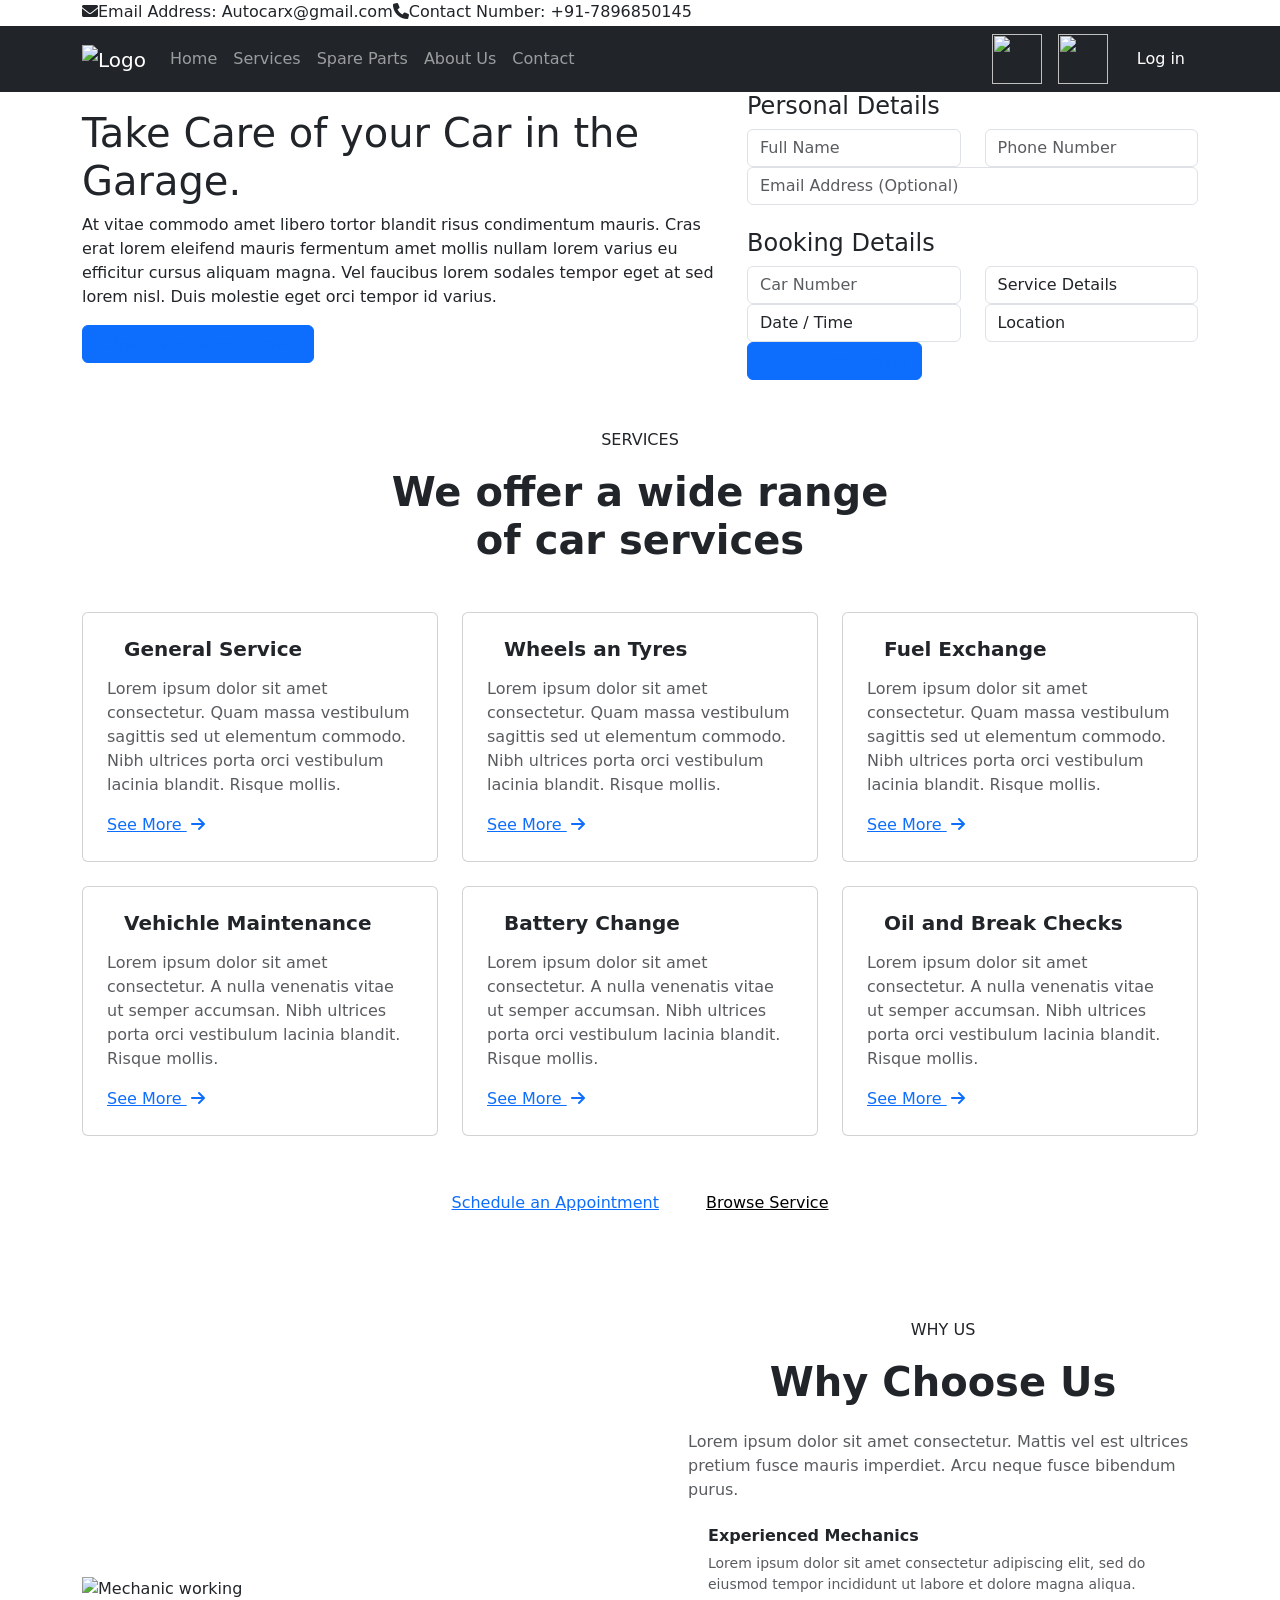
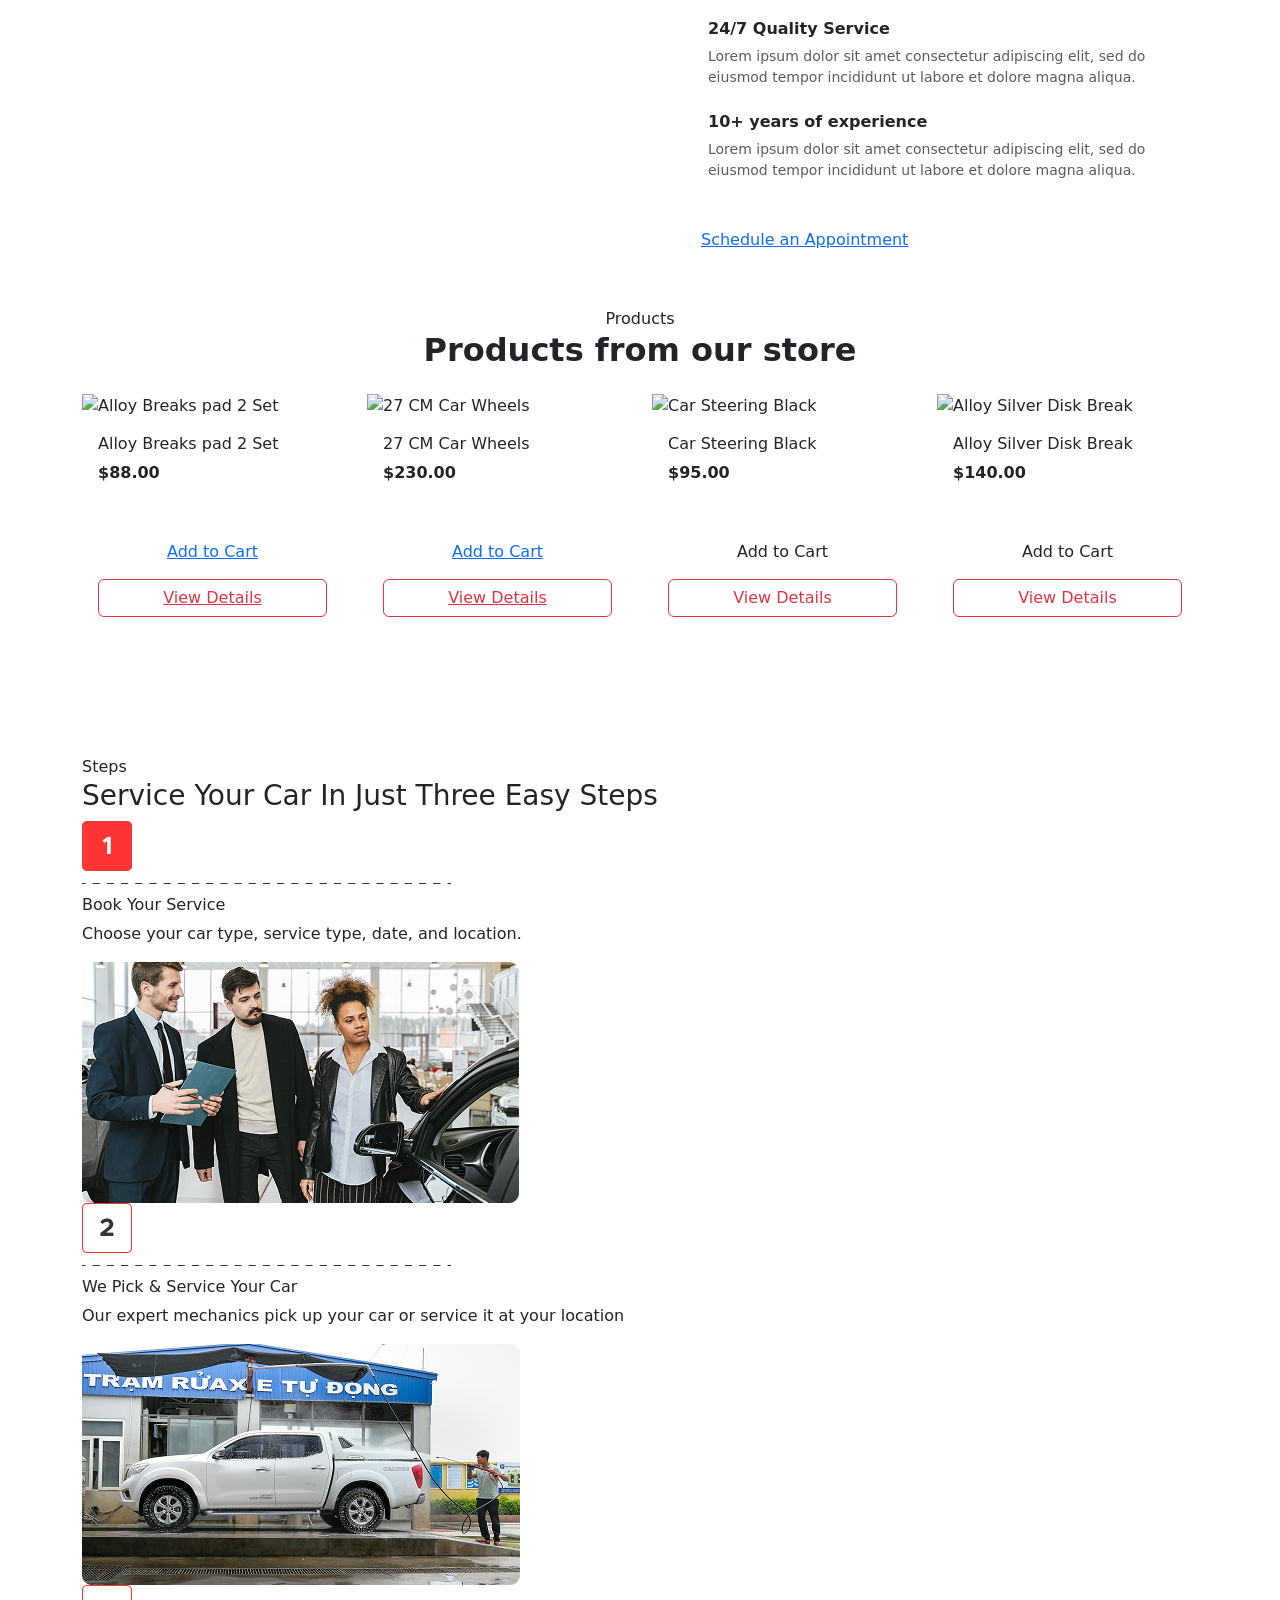
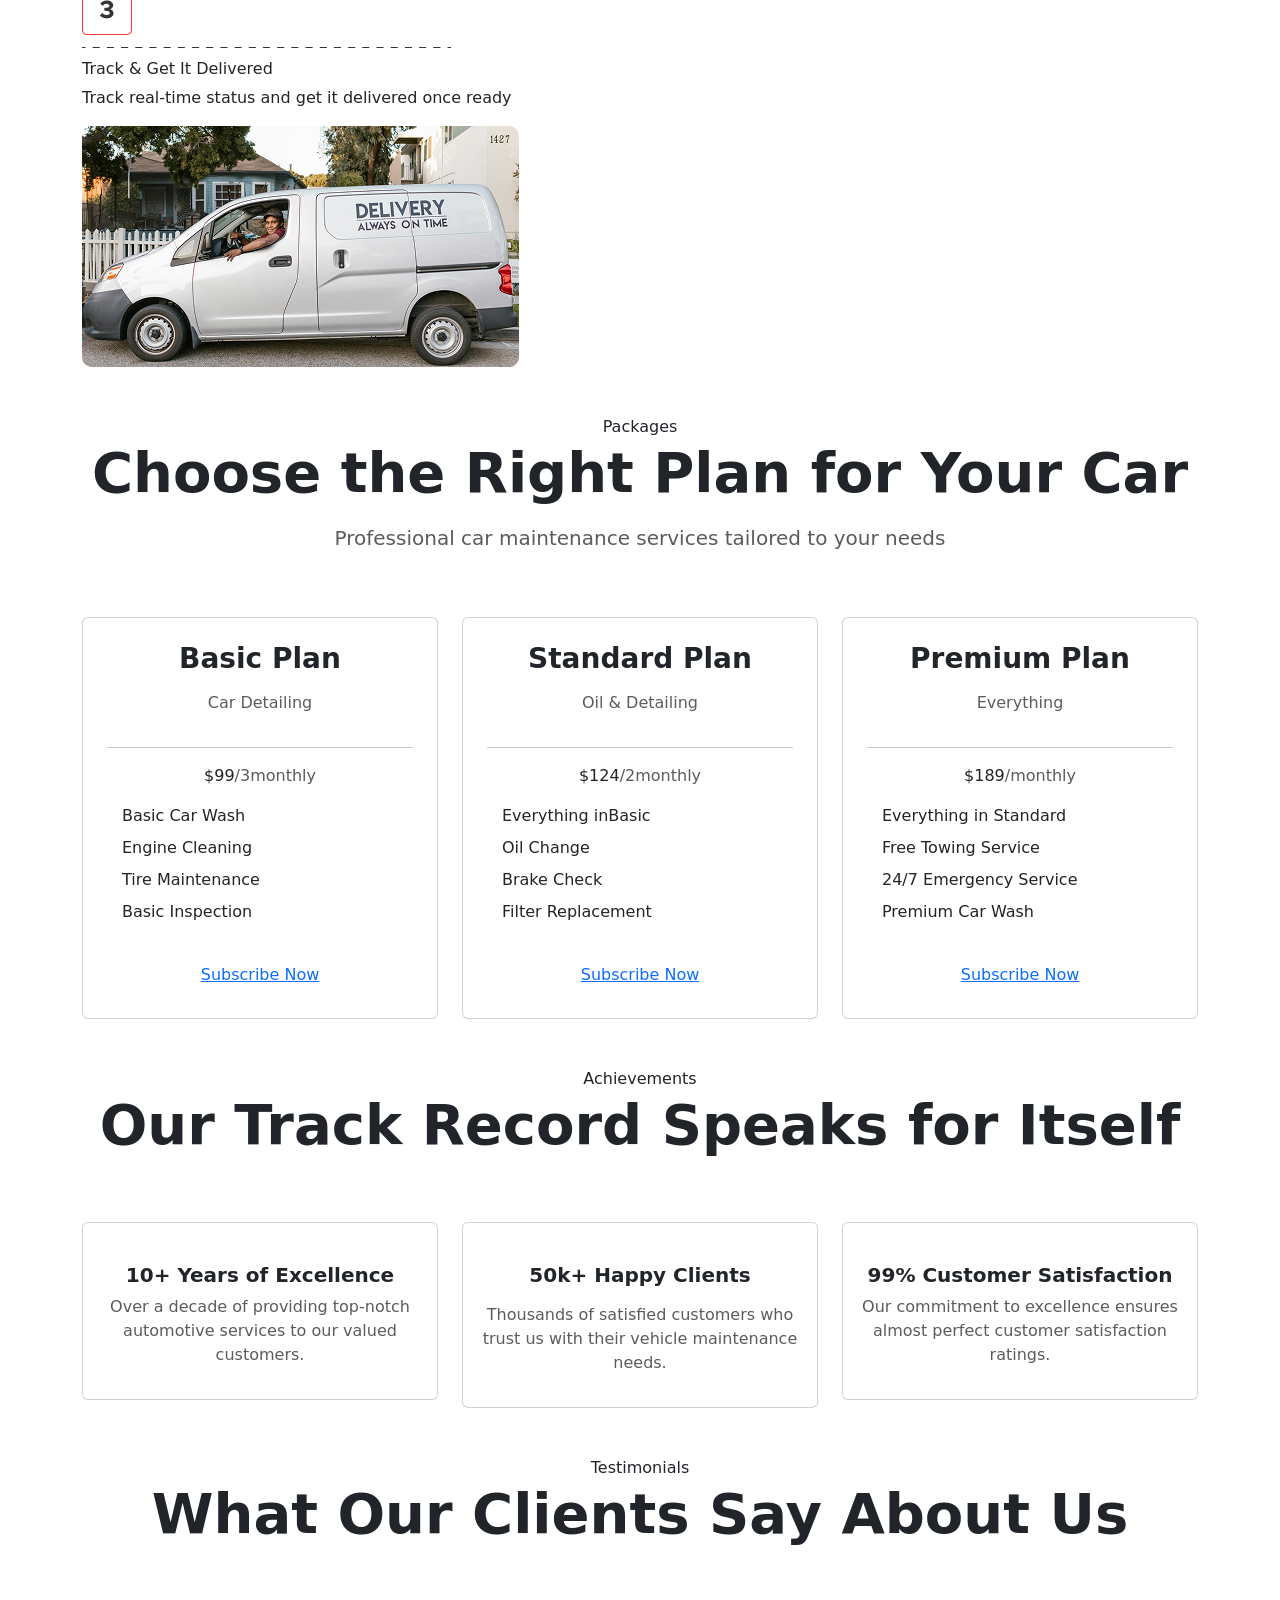
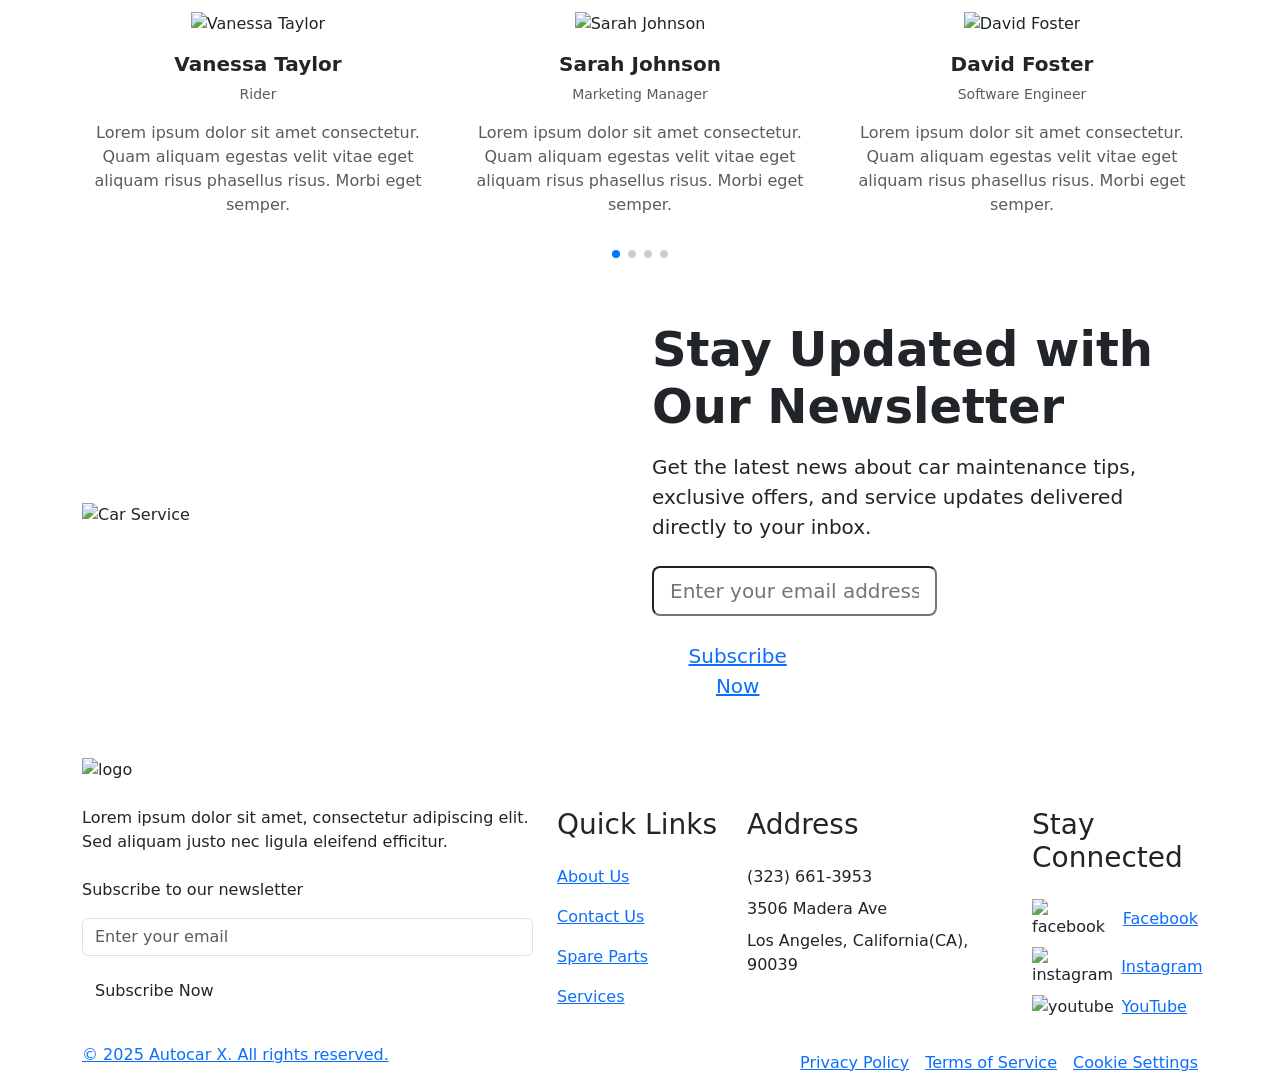
==== index.html @ 0bb95021 "Added full project files" ====
<!DOCTYPE html>
<html lang="en">

<head>
    <meta charset="UTF-8">
    <meta name="viewport" content="width=device-width, initial-scale=1.0">
    <title>Home</title>
    <link href="https://cdnjs.cloudflare.com/ajax/libs/bootstrap/5.3.0/css/bootstrap.min.css" rel="stylesheet">
    <link href="https://cdnjs.cloudflare.com/ajax/libs/font-awesome/6.0.0/css/all.min.css" rel="stylesheet">
    <link rel="stylesheet" href="https://unpkg.com/swiper/swiper-bundle.min.css" />
    <script src="https://unpkg.com/swiper/swiper-bundle.min.js"></script>
    <link rel="stylesheet" href="./CSS/index.css">
</head>

<body>
    <!-- Top Bar -->
    <div class="top-bar">
        <div class="container">
            <div class="row">
                <div class="d-flex flex-3">
                    <span><i class="fas fa-envelope"></i>Email Address: Autocarx@gmail.com</span>
                    <span><i class="fas fa-phone"></i>Contact Number: +91-7896850145</span>
                    <div class="dropdown">
                        <button class="btn btn-link text-decoration-none p-0 text-dark" type="button"
                            data-bs-toggle="dropdown" aria-expanded="false">
                            <span class="ms-3 loc" style="color: white;">
                                <i class="fa-solid fa-location-crosshairs"></i>
                                Location: Los Angeles
                                <i class="fa-solid fa-chevron-down ms-2"></i>
                            </span>
                        </button>
                        <ul class="dropdown-menu">
                            <li><a class="dropdown-item" href="#"><i class="fa-solid fa-location-dot me-2"></i>New
                                    York</a></li>
                            <li><a class="dropdown-item active" href="#"><i
                                        class="fa-solid fa-location-dot me-2"></i>Los Angeles</a></li>
                            <li><a class="dropdown-item" href="#"><i
                                        class="fa-solid fa-location-dot me-2"></i>Chicago</a></li>
                            <li><a class="dropdown-item" href="#"><i
                                        class="fa-solid fa-location-dot me-2"></i>Houston</a></li>
                            <li><a class="dropdown-item" href="#"><i
                                        class="fa-solid fa-location-dot me-2"></i>Phoenix</a></li>
                            <li><a class="dropdown-item" href="#"><i
                                        class="fa-solid fa-location-dot me-2"></i>Philadelphia</a></li>
                            <li><a class="dropdown-item" href="#"><i class="fa-solid fa-location-dot me-2"></i>San
                                    Antonio</a></li>
                            <li><a class="dropdown-item" href="#"><i class="fa-solid fa-location-dot me-2"></i>San
                                    Diego</a></li>
                            <li><a class="dropdown-item" href="#"><i
                                        class="fa-solid fa-location-dot me-2"></i>Dallas</a></li>
                            <li><a class="dropdown-item" href="#"><i class="fa-solid fa-location-dot me-2"></i>San
                                    Jose</a></li>
                        </ul>
                    </div>
                </div>
            </div>
        </div>
    </div>

    <!-- Navigation -->
  <nav class="navbar navbar-expand-lg navbar-dark bg-dark">
    <div class="container">
        <a class="navbar-brand" href="#" onclick="location.reload(); return false;">
    <img src="./Assets/Group 6.png" alt="Logo">
</a>


        <!-- Offcanvas toggler (visible only on mobile/tablet) -->
        <button class="navbar-toggler d-lg-none" type="button" data-bs-toggle="offcanvas"
            data-bs-target="#offcanvasNavbar" aria-controls="offcanvasNavbar">
            <span class="navbar-toggler-icon"></span>
        </button>

        <!-- Desktop Navbar (visible from lg and up) -->
        <div class="collapse navbar-collapse d-none d-lg-flex justify-content-between" id="navbarNav">
            <ul class="navbar-nav">
                <li class="nav-item"><a class="nav-link" href="./index.html">Home</a></li>
                <li class="nav-item"><a class="nav-link" href="./service.html">Services</a></li>
                <li class="nav-item"><a class="nav-link" href="./product.html">Spare Parts</a></li>
                <li class="nav-item"><a class="nav-link" href="./about.html">About Us</a></li>
                <li class="nav-item"><a class="nav-link" href="./contact.html">Contact</a></li>
            </ul>

            <div class="d-flex align-items-center gap-3">
                <a href="#" data-bs-toggle="modal" data-bs-target="#searchModal"><img style="width: 50px; height: 50px;" src="./Assets/Group 8.png" alt=""></a>
                <a href="./cart.html"><img style="width: 50px; height: 50px;" src="./Assets/Group 9.png" alt=""></a>
                <button class="btn btn-login text-white" data-bs-toggle="modal"
                    data-bs-target="#exampleModal">Log in</button>
            </div>
        </div>

        <!-- Offcanvas Navbar (mobile/tablet only) -->
        <div class="offcanvas offcanvas-end text-bg-dark d-lg-none" tabindex="-1" id="offcanvasNavbar"
            aria-labelledby="offcanvasNavbarLabel">
            <div class="offcanvas-header">
                <!-- <h5 class="offcanvas-title" id="offcanvasNavbarLabel">Menu</h5> -->
                <button type="button" class="btn-close btn-close-white" data-bs-dismiss="offcanvas"
                    aria-label="Close"></button>
            </div>
            <div class="offcanvas-body d-flex flex-column justify-content-between">
                <ul class="navbar-nav">
                    <li class="nav-item"><a class="nav-link" href="./index.html">Home</a></li>
                    <li class="nav-item"><a class="nav-link" href="./service.html">Services</a></li>
                    <li class="nav-item"><a class="nav-link" href="./product.html">Spare Parts</a></li>
                    <li class="nav-item"><a class="nav-link" href="./about.html">About Us</a></li>
                    <li class="nav-item"><a class="nav-link" href="./contact.html">Contact</a></li>
                </ul>

                <div class="d-flex align-items-center gap-3 mt-4">
                    <a href="#" data-bs-toggle="modal"
                            data-bs-target="#searchModal"><img style="width: 50px; height: 50px;" src="./Assets/Group 8.png" alt=""></a>
                    <a href="./cart.html"><img style="width: 50px; height: 50px;" src="./Assets/Group 9.png" alt=""></a>
                    <button class="btn btn-login text-white" data-bs-toggle="modal"
                        data-bs-target="#exampleModal">Log in</button>
                </div>
            </div>
        </div>
    </div>
</nav>

    <!-- Login Modal -->

    <div class="modal fade" id="exampleModal" tabindex="-1" aria-labelledby="exampleModalLabel" aria-hidden="true">
        <div class="modal-dialog">
            <div class="modal-content">
                <div class="modal-body">
                    <div class="login-container">
                        <!-- <button class="close-btn" onclick="closeModal()">&times;</button> -->

                        <h2 class="login-title" style="text-align: center;">Log In</h2>
                        <p class="login-subtitle" style="text-align: center;">How to i get started lorem ipsum dolor at?
                        </p>

                        <form>
                            <div class="mb-3">
                                <input type="text" type="submit" class="form-control" placeholder="User Name*" required>
                            </div>

                            <div class="mb-3">
                                <input type="password" type="submit" class="form-control" placeholder="Password*" required>
                            </div>

                            <div class="f-login">
                                <div class="forgot-password" style=" padding-left: 327px;">
                                    <a href="#" onclick="forgotPassword()">Forget Password?</a>
                                </div>

                                <button type="submit" class="modals-btn-login btn btn-social">Log In</button>
                            </div>
                        </form>

                        <div class="divider" style="text-align: center;">Or</div>

                        <div class="f-g-modals">
                            <div class="facebbok-modals">
                                <button class="btn btn-social" onclick="loginWithGoogle()">
                                    <i class="fa-brands fa-google"></i>
                                    Login with Google
                                </button>
                            </div>

                            <div class="facebook-modals">
                                <button class="btn btn-social" onclick="loginWithFacebook()">
                                    <i class="fab fa-facebook-f facebook-icon"></i>
                                    Login with Facebook
                                </button>
                            </div>
                        </div>
                    </div>
                </div>
            </div>
        </div>
    </div>
    <!-- search modal -->
        <div class="modal fade" id="searchModal" tabindex="-1"
            aria-labelledby="searchModalLabel" aria-hidden="true">
            <div class="modal-dialog modal-lg"> <!-- large modal -->
                <div class="modal-content">
                    <div class="modal-header">
                        <!-- <h5 class="modal-title"
                            id="searchModalLabel">Search</h5> -->
                        <button type="button" class="btn-close"
                            data-bs-dismiss="modal" aria-label="Close"></button>
                    </div>
                    <div class="modal-body">
                        <!-- Your search content goes here -->
                        <input type="text" class="form-control"
                            placeholder="Type to search...">
                    </div>
                    <div class="modal-footer">
                        <button type="button" class="btn btn-primary"><a href="">Search</a></button>
                    </div>
                </div>
            </div>
        </div>
    <!-- Hero Section -->
    <section class="hero-section">
        <div class="container">
            <div class="row align-items-center">
                <div class="col-lg-7">
                    <div class="hero-content">
                        <h1>Take Care of your Car in the Garage.</h1>
                        <p>At vitae commodo amet libero tortor blandit risus condimentum mauris. Cras erat lorem
                            eleifend mauris fermentum amet mollis nullam lorem varius eu efficitur cursus aliquam magna.
                            Vel faucibus lorem sodales tempor eget at sed lorem nisl. Duis molestie eget orci tempor id
                            varius.</p>
                        <button class="btn btn-schedule btn-primary"><a href="">Schedule an appointment</a></button>
                    </div>
                </div>

                <div class="col-lg-5">
                    <div class="booking-form">
                        <h4>Personal Details</h4>
                        <div class="row">
                            <div class="col-md-6">
                                <input type="text" class="form-control" placeholder="Full Name">
                            </div>
                            <div class="col-md-6">
                                <input type="text" class="form-control" placeholder="Phone Number">
                            </div>
                        </div>
                        <input type="email"type="submit" class="form-control" placeholder="Email Address (Optional)">

                        <h4 class="mt-4">Booking Details</h4>
                        <div class="row">
                            <div class="col-md-6">
                                <input type="text" type="submit" class="form-control" placeholder="Car Number">
                            </div>
                            <div class="col-md-6">
                                <select class="form-control">
                                    <option>Service Details</option>
                                    <option>Oil Change</option>
                                    <option>Brake Service</option>
                                    <option>Engine Check</option>
                                    <option>Full Service</option>
                                </select>
                            </div>
                        </div>

                        <div class="row">
                            <div class="col-md-6">
                                <select class="form-control">
                                    <option>Date / Time</option>
                                    <option>Today</option>
                                    <option>Tomorrow</option>
                                    <option>Next Week</option>
                                </select>
                            </div>
                            <div class="col-md-6">
                                <select class="form-control">
                                    <option>Location</option>
                                    <option>Los Angeles</option>
                                    <option>New York</option>
                                    <option>Chicago</option>
                                </select>
                            </div>
                        </div>

                        <button class="btn btn-book btn-primary"><a href="">Book Appointment</a></button>
                    </div>
                </div>
            </div>
        </div>
    </section>

    <div class="container py-5">
        <!-- Services Section -->
        <div class="text-center mb-5">
            <p class="section-title">SERVICES</p>
            <h2 class="display-6 fw-bold mb-4">We offer a wide range<br>of car services</h2>
        </div>

        <!-- Service Cards Grid -->
        <div class="row g-4 mb-5">
            <!-- General Service -->
            <div class="col-lg-4 col-md-6">
                <div class="card service-card p-4">
                    <div class="box d-flex align-items-center" style="gap: 17px;">
                        <div class="service-icon">
                            <img class="" src="./Assets/Rectangle 12.png" alt="">
                        </div>
                        <h5 class="fw-bold mb-3">General Service</h5>
                    </div>
                    <p class="text-muted mb-3">Lorem ipsum dolor sit amet consectetur. Quam massa vestibulum sagittis
                        sed ut elementum commodo. Nibh ultrices porta orci vestibulum lacinia blandit. Risque mollis.
                    </p>
                    <a href="#" class="see-more-link">See More <i class="fas fa-arrow-right ms-1"></i></a>
                </div>
            </div>

            <!-- Wheels and Tyres -->
            <div class="col-lg-4 col-md-6">
                <div class="card service-card p-4">
                    <div class="box d-flex align-items-center" style="gap: 17px;">
                        <div class=" service-icon">
                            <img class="" src="./Assets/Rectangle 18.png" alt="">
                        </div>
                        <h5 class="fw-bold mb-3">Wheels an Tyres</h5>
                    </div>
                    <p class="text-muted mb-3">Lorem ipsum dolor sit amet consectetur. Quam massa vestibulum sagittis
                        sed ut elementum commodo. Nibh ultrices porta orci vestibulum lacinia blandit. Risque mollis.
                    </p>
                    <a href="#" class="see-more-link">See More <i class="fas fa-arrow-right ms-1"></i></a>
                </div>
            </div>

            <!-- Fuel Exchange -->
            <div class="col-lg-4 col-md-6">
                <div class="card service-card p-4">
                    <div class="box d-flex align-items-center" style="gap: 17px;">
                        <div class="service-icon">
                            <img class="" src="./Assets/Rectangle 19.png" alt="">
                        </div>
                        <h5 class="fw-bold mb-3">Fuel Exchange</h5>
                    </div>
                    <p class="text-muted mb-3">Lorem ipsum dolor sit amet consectetur. Quam massa vestibulum sagittis
                        sed ut elementum commodo. Nibh ultrices porta orci vestibulum lacinia blandit. Risque mollis.
                    </p>
                    <a href="#" class="see-more-link">See More <i class="fas fa-arrow-right ms-1"></i></a>
                </div>
            </div>

            <!-- Vehichle Maintenance -->
            <div class="col-lg-4 col-md-6">
                <div class="card service-card p-4">
                    <div class="box d-flex align-items-center" style="gap: 17px;">
                        <div class="service-icon">
                            <img class="" src="./Assets/Car.png" alt="">
                        </div>
                        <h5 class="fw-bold mb-3">Vehichle Maintenance</h5>
                    </div>
                    <p class="text-muted mb-3">Lorem ipsum dolor sit amet consectetur. A nulla venenatis vitae ut semper
                        accumsan. Nibh ultrices porta orci vestibulum lacinia blandit. Risque mollis.</p>
                    <a href="#" class="see-more-link">See More <i class="fas fa-arrow-right ms-1"></i></a>
                </div>
            </div>

            <!-- Battery Change -->
            <div class="col-lg-4 col-md-6">
                <div class="card service-card p-4">
                    <div class="box d-flex align-items-center" style="gap: 17px;">
                        <div class="service-icon">
                            <img class="" src="./Assets/Battry.png" alt="">
                        </div>
                        <h5 class="fw-bold mb-3">Battery Change</h5>
                    </div>
                    <p class="text-muted mb-3">Lorem ipsum dolor sit amet consectetur. A nulla venenatis vitae ut semper
                        accumsan. Nibh ultrices porta orci vestibulum lacinia blandit. Risque mollis.</p>
                    <a href="#" class="see-more-link">See More <i class="fas fa-arrow-right ms-1"></i></a>
                </div>
            </div>

            <!-- Oil and Break Checks -->
            <div class="col-lg-4 col-md-6">
                <div class="card service-card p-4">
                    <div class="box d-flex align-items-center" style="gap: 17px;">
                        <div class=" service-icon">
                            <img class="" src="./Assets/oil.png" alt="">
                        </div>
                        <h5 class="fw-bold mb-3">Oil and Break Checks</h5>
                    </div>
                    <p class="text-muted mb-3">Lorem ipsum dolor sit amet consectetur. A nulla venenatis vitae ut semper
                        accumsan. Nibh ultrices porta orci vestibulum lacinia blandit. Risque mollis.</p>
                    <a href="#" class="see-more-link">See More <i class="fas fa-arrow-right ms-1"></i></a>
                </div>
            </div>
        </div>

        <!-- Action Buttons -->
        <div class="text-center mb-5">
            <button class="btn btn-primary-custom me-3"><a href="">Schedule an Appointment</a></button>
            <button class="btn btn-outline-custom"><a href="" style="color: black;">Browse Service</a></button>
        </div>
    </div>

    <!-- Why Choose Us Section -->
    <div class="why-choose-section">
        <div class="container">
            <div class="row align-items-center">
                <div class="col-lg-6 mb-4 mb-lg-0">
                    <img src="./Assets/image (1).png" alt="Mechanic working" class="mechanic-image">
                </div>
                <div class="col-lg-6 ps-lg-5">
                    <p class="section-title text-center">WHY US</p>
                    <h2 class="display-6 fw-bold mb-4 text-center">Why Choose Us</h2>
                    <p class="text-muted mb-4">Lorem ipsum dolor sit amet consectetur. Mattis vel est ultrices pretium
                        fusce mauris imperdiet. Arcu neque fusce bibendum purus.</p>

                    <div class="row">
                        <div class="col-12 mb-4">
                            <div class="d-flex align-items-start">
                                <div class="">
                                    <img style="margin-right: 20px;" src="./Assets/1.png" alt="">
                                </div>
                                <div>
                                    <h6 class="fw-bold mb-2">Experienced Mechanics</h6>
                                    <p class="text-muted small mb-0">Lorem ipsum dolor sit amet consectetur adipiscing
                                        elit, sed do eiusmod tempor incididunt ut labore et dolore magna aliqua.</p>
                                </div>
                            </div>
                        </div>

                        <div class="col-12 mb-4">
                            <div class="d-flex align-items-start">
                                <div class="">
                                    <img style="margin-right: 20px;"
                                        src="./Assets/6334885edfc36676b1ff2e79_Quality Service (1) 1.png" alt="">
                                </div>
                                <div>
                                    <h6 class="fw-bold mb-2">24/7 Quality Service</h6>
                                    <p class="text-muted small mb-0">Lorem ipsum dolor sit amet consectetur adipiscing
                                        elit, sed do eiusmod tempor incididunt ut labore et dolore magna aliqua.</p>
                                </div>
                            </div>
                        </div>

                        <div class="col-12 mb-4">
                            <div class="d-flex align-items-start">
                                <div class="">
                                    <img style="margin-right: 20px;" src="./Assets/Svg.png" alt="">
                                </div>
                                <div>
                                    <h6 class="fw-bold mb-2">10+ years of experience</h6>
                                    <p class="text-muted small mb-0">Lorem ipsum dolor sit amet consectetur adipiscing
                                        elit, sed do eiusmod tempor incididunt ut labore et dolore magna aliqua.</p>
                                </div>
                            </div>
                        </div>
                    </div>

                    <button type="submit" class="btn btn-primary-custom mt-3"><a href="">Schedule an Appointment</a></button>
                </div>
            </div>
        </div>
    </div>

    <!-- products -->
    <div class="container my-5">
        <!-- Products Section -->
        <section class="mb-5">
            <div class="text-center mb-4">
                <div class="section-title">Products</div>
                <h2 class="fw-bold">Products from our store</h2>
            </div>

            <div class="row g-4">
                <!-- Product 1 -->
                <div class="col-lg-3 col-md-6">
                    <div class="product-card h-100">
                        <img src="./Assets/unnamed-2-512x313.png" alt="Alloy Breaks pad 2 Set"
                            class="product-image w-100">
                        <div class="card-body p-3">
                            <h6 class="card-title mb-2">Alloy Breaks pad 2 Set</h6>
                            <div class="star">
                                <div class="fw-bold fs-25 mb-3">$88.00</div>
                                <div class="star-rating mb-2">
                                    <img class="small-star" src="./Assets/Star 4.png" alt="">
                                    <img class="small-star" src="./Assets/Star 4.png" alt="">
                                    <img class="small-star" src="./Assets/Star 4.png" alt="">
                                    <img class="small-star" src="./Assets/Star 4.png" alt="">
                                    <img class="small-star" src="./Assets/Star 4.png" alt="">
                                </div>
                            </div>

                            <button class="btn btn-red w-100 mb-2"><a href="">Add to Cart</a></button>
                            <button class="btn custom-red-btn w-100 mb-2 border border-danger  text-danger"><a class="border-danger  text-danger" href="">View
                                Details</a></button>


                        </div>
                    </div>
                </div>

                <!-- Product 2 -->
                <div class="col-lg-3 col-md-6">
                    <div class="product-card h-100">
                        <img src="./Assets/pexels-photo-195635.png" alt="27 CM Car Wheels" class="product-image w-100">
                        <div class="card-body p-3">
                            <h6 class="card-title mb-2">27 CM Car Wheels</h6>
                            <div class="star">
                                <div class="fw-bold fs-25  mb-3">$230.00</div>
                                <div class="star-rating mb-2">
                                    <img class="small-star" src="./Assets/Star 4.png" alt="">
                                    <img class="small-star" src="./Assets/Star 4.png" alt="">
                                    <img class="small-star" src="./Assets/Star 4.png" alt="">
                                    <img class="small-star" src="./Assets/Star 4.png" alt="">
                                    <img class="small-star" src="./Assets/Star 4.png" alt="">
                                </div>
                            </div>

                            <button class="btn btn-red w-100 mb-2"><a href="">Add to Cart</a></button>
                            <button class="btn custom-red-btn w-100 mb-2 border border-danger  text-danger"><a class=" border-danger  text-danger" href="">View
                                Details</a></button>
                        </div>
                    </div>
                </div>

                <!-- Product 3 -->
                <div class="col-lg-3 col-md-6">
                    <div class="product-card h-100">
                        <img src="./Assets/pexels-photo-3689534.png" alt="Car Steering Black"
                            class="product-image w-100">
                        <div class="card-body p-3">
                            <h6 class="card-title mb-2">Car Steering Black</h6>
                            <div class="star">
                                <div class="fw-bold fs-25  mb-3">$95.00</div>
                                <div class="star-rating mb-2">
                                    <img class="small-star" src="./Assets/Star 4.png" alt="">
                                    <img class="small-star" src="./Assets/Star 4.png" alt="">
                                    <img class="small-star" src="./Assets/Star 4.png" alt="">
                                    <img class="small-star" src="./Assets/Star 4.png" alt="">
                                    <img class="small-star" src="./Assets/Star 4.png" alt="">
                                </div>
                            </div>

                            <button class="btn btn-red w-100 mb-2">Add to Cart</button>
                            <button class="btn custom-red-btn w-100 mb-2 border border-danger  text-danger">View
                                Details</button>
                        </div>
                    </div>
                </div>

                <!-- Product 4 -->
                <div class="col-lg-3 col-md-6">
                    <div class="product-card h-100">
                        <img src="./Assets/mechanic-changing-brake-discs-car-service-8869.png"
                            alt="Alloy Silver Disk Break" class="product-image w-100">
                        <div class="card-body p-3">
                            <h6 class="card-title mb-2">Alloy Silver Disk Break</h6>
                            <div class="star">
                                <div class="fw-bold fs-25 mb-3">$140.00</div>
                                <div class="star-rating mb-2">
                                    <img class="small-star" src="./Assets/Star 4.png" alt="">
                                    <img class="small-star" src="./Assets/Star 4.png" alt="">
                                    <img class="small-star" src="./Assets/Star 4.png" alt="">
                                    <img class="small-star" src="./Assets/Star 4.png" alt="">
                                    <img class="small-star" src="./Assets/Star 4.png" alt="">
                                </div>
                            </div>

                            <button class="btn btn-red w-100 mb-2">Add to Cart</button>
                            <button class="btn custom-red-btn w-100 mb-2 border border-danger  text-danger">View
                                Details</button>
                        </div>
                    </div>
                </div>
            </div>

            <!-- Checkout Button -->
            <div class="text-center mt-4">
                <button class="btn btn-red px-4 py-2"><a style="color: white; text-decoration: none;"
                        href="./product.html">Checkout Our All
                        Product</a></button>
            </div>
        </section>
    </div>
    <!-- stpes -->

    <section class="service-steps">
        <div class="container">
            <div class="service-steps-top">
                <span>Steps</span>
                <h3>Service Your Car In Just Three Easy Steps</h3>
            </div>
            <div class="row service-steps-content">
                <div class="column-third">
                    <div class="service-steps-main-content">
                        <div class="service-steps-top-content">
                            <div class="service-steps-img">
                                <img src="./assets/1 (3).png" alt="Step 1 Icon">
                            </div>
                            <div class="service-steps-line">
                                <img src="./assets/line 6.png" alt="Line">
                            </div>
                        </div>
                        <div class="steps-flex">
                            <div class="service-steps-middle-content">
                                <h6>Book Your Service</h6>
                                <p>Choose your car type, service type, date, and location.</p>
                            </div>
                            <div class="service-bottom-img">
                                <img src="./assets/image (12).png" alt="Book Service">
                            </div>
                        </div>
                    </div>
                </div>
                <div class="column-third">
                    <div class="service-steps-main-content">
                        <div class="service-steps-top-content">
                            <div class="service-steps-img">
                                <img src="./assets/2.png" alt="Step 2 Icon">
                            </div>
                            <div class="service-steps-line">
                                <img src="./assets/line 6.png" alt="Line">
                            </div>
                        </div>

                        <div class="steps-flex">
                            <div class="service-steps-middle-content">
                                <h6>We Pick & Service Your Car</h6>
                                <p>Our expert mechanics pick up your car or service it at your location</p>
                            </div>
                            <div class="service-bottom-img">
                                <img src="./assets/image (13).png" alt="Service Car">
                            </div>
                        </div>

                    </div>
                </div>
                <div class="column-third">
                    <div class="service-steps-main-content">
                        <div class="service-steps-top-content">
                            <div class="service-steps-img">
                                <img src="./assets/3.png" alt="Step 3 Icon">
                            </div>
                            <div class="service-steps-line">
                                <img src="./assets/line 6.png" alt="Line">
                            </div>
                        </div>
                        <div class="steps-flex">
                            <div class="service-steps-middle-content">
                                <h6>Track & Get It Delivered</h6>
                                <p>Track real-time status and get it delivered once ready</p>
                            </div>
                            <div class="service-bottom-img">
                                <img src="./assets/image (14).png" alt="Track Delivery">
                            </div>
                        </div>
                    </div>
                </div>
            </div>
        </div>
    </section>


    <!-- Pricing Section -->
    <section class="py-5 ">
        <div class="container">
            <div class="row">
                <div class="col-12 text-center mb-5">
                    <div class="section-label">Packages</div>
                    <h2 class="display-4 fw-bold mb-3">Choose the Right Plan for Your Car</h2>
                    <p class="lead text-muted">Professional car maintenance services tailored to your needs</p>
                </div>
            </div>

            <div class="row g-4 justify-content-center">
                <!-- Basic Plan -->
                <div class="col-lg-4 col-md-6 custom-box">
                    <div class="card pricing-card h-100">
                        <div class="card-body d-flex flex-column justify-content-between p-4 ">
                            <div class="plan-header">
                                <h3 class="card-title fw-bold mb-3 text-center">Basic Plan</h3>
                                <p class="text-muted text-center">Car Detailing</p>
                            </div>
                            <hr>
                            <div class="price mb-3 text-center">$99<span class="fs-6 text-muted">/3monthly</span></div>

                            <ul class="list-unstyled mb-4">
                                <li class="mb-2"><img style="padding-right: 15px;"
                                        src="./Assets/simple-line-icons_check.png" alt="">Basic Car Wash</li>
                                <li class="mb-2"><img style="padding-right: 15px;"
                                        src="./Assets/simple-line-icons_check.png" alt="">Engine Cleaning</li>
                                <li class="mb-2"><img style="padding-right: 15px;"
                                        src="./Assets/simple-line-icons_check.png" alt="">Tire Maintenance</li>
                                <li class="mb-2"><img style="padding-right: 15px;"
                                        src="./Assets/simple-line-icons_check.png" alt="">Basic Inspection
                                </li>
                            </ul>

                            <button class="btn btn-red w-100"><a href="">Subscribe Now</a></button>
                        </div>
                    </div>
                </div>

                <!-- Standard Plan -->
                <div class="col-lg-4 col-md-6">
                    <div class="card pricing-card h-100">
                        <div class="card-body d-flex flex-column justify-content-between p-4 ">
                            <h3 class="card-title fw-bold mb-3 text-center">Standard Plan</h3>
                            <p class="text-muted text-center">Oil & Detailing</p>
                            <hr>
                            <div class="price mb-3 text-center">$124<span class="fs-6 text-muted">/2monthly</span></div>

                            <ul class="list-unstyled mb-4">
                                <li class="mb-2"><img style="padding-right: 15px;"
                                        src="./Assets/simple-line-icons_check.png" alt="">Everything inBasic</li>
                                <li class="mb-2"><img style="padding-right: 15px;"
                                        src="./Assets/simple-line-icons_check.png" alt="">Oil Change</li>
                                <li class="mb-2"><img style="padding-right: 15px;"
                                        src="./Assets/simple-line-icons_check.png" alt="">Brake Check</li>
                                <li class="mb-2"><img style="padding-right: 15px;"
                                        src="./Assets/simple-line-icons_check.png" alt="">Filter
                                    Replacement</li>
                            </ul>

                            <button class="btn btn-red w-100"><a href="">Subscribe Now</a></button>
                        </div>
                    </div>
                </div>

                <!-- Premium Plan -->
                <div class="col-lg-4 col-md-6">
                    <div class="card pricing-card premium h-100">

                        <div class="card-body d-flex flex-column justify-content-between p-4 ">
                            <h3 class="card-title fw-bold mb-3 text-center">Premium Plan</h3>
                            <p class="text-muted text-center">Everything</p>
                            <hr>
                            <div class="price mb-3 text-center">$189<span class="fs-6 text-muted">/monthly</span></div>

                            <ul class="list-unstyled mb-4">
                                <li class="mb-2"><img style="padding-right: 15px;"
                                        src="./Assets/simple-line-icons_check.png" alt=""></i>Everything
                                    in Standard</li>
                                <li class="mb-2"><img style="padding-right: 15px;"
                                        src="./Assets/simple-line-icons_check.png" alt=""></i>Free Towing
                                    Service</li>
                                <li class="mb-2"><img style="padding-right: 15px;"
                                        src="./Assets/simple-line-icons_check.png" alt=""></i>24/7
                                    Emergency Service </li>
                                <li class="mb-2"><img style="padding-right: 15px;"
                                        src="./Assets/simple-line-icons_check.png" alt=""></i>Premium Car
                                    Wash</li>
                            </ul>

                            <button class="btn btn-red w-100"><a href="">Subscribe Now</a></button>
                        </div>
                    </div>
                </div>
            </div>
        </div>
    </section>

    <!-- Track Record Section -->
    <section class="track-record">
        <div class="container">
            <div class="row  text-center mb-5">
                <div class="col-12">
                    <div class="section-label">Achievements</div>
                    <h2 class="display-4 fw-bold mb-3">Our Track Record Speaks for Itself</h2>
                </div>
            </div>

            <div class="row g-4 track-record2 justify-content-center">
                <div class="col-lg-4 col-md-6">
                    <div class="card w-437 h-217 text-center ">
                        <div class="card-body">
                            <img src="./Assets/line-md_calendar.png" alt="">
                            <div class="exe">

                                <h5 class="fw-bold text-center ">10+ Years of Excellence</h5>
                            </div>
                            <p class="text-muted">Over a decade of providing top-notch automotive services to our valued
                                customers.</p>
                        </div>
                    </div>
                </div>

                <div class="col-lg-4 col-md-6">
                    <div class="card w-437 h-217 text-center ">
                        <div class="card-body">
                            <img src="./Assets/wpf_happy.png" alt="">
                            <div class="exe">

                                <h5 class="fw-bold mb-3">50k+ Happy Clients</h5>
                            </div>
                            <p class="text-muted">Thousands of satisfied customers who trust us with their vehicle
                                maintenance needs.</p>
                        </div>
                    </div>
                </div>

                <div class="col-lg-4 col-md-6">
                    <div class="card w-437 h-217 text-center ">
                        <div class="card-body">
                            <img src="./Assets/ic_outline-star.png" alt="">
                            <div class="exe">

                                <h5 class="fw-bold">99% Customer Satisfaction</h5>
                            </div>
                            <p class="text-muted">Our commitment to excellence ensures almost perfect customer
                                satisfaction ratings.</p>
                        </div>
                    </div>
                </div>
            </div>
        </div>
    </section>

    <!-- Testimonials Section -->
    <section class="py-5">
        <div class="container">
            <div class="row text-center mb-5">
                <div class="col-12">
                    <div class="section-label">Testimonials</div>
                    <h2 class="display-4 fw-bold mb-3">What Our Clients Say About Us</h2>
                </div>
            </div>
            <div class="swiper testimonial-swiper">
                <div class="swiper-wrapper">
                    <div class="swiper-slide">
                        <div class="testimonial-card text-center">
                            <img src="./Assets/Test-1.png" alt="Vanessa Taylor" class="testimonial-img mx-auto mb-3">
                            <h5 class="fw-bold mb-2">Vanessa Taylor</h5>
                            <p class="text-muted small mb-3">Rider</p>
                            <p class="text-muted">Lorem ipsum dolor sit amet consectetur. Quam aliquam egestas velit
                                vitae eget aliquam risus phasellus risus. Morbi eget semper.</p>
                            <div class="stars mb-3">
                                <img src="./Assets/Star 4.png" alt="">
                                <img src="./Assets/Star 4.png" alt="">
                                <img src="./Assets/Star 4.png" alt="">
                                <img src="./Assets/Star 4.png" alt="">
                                <img src="./Assets/Star 4.png" alt="">
                            </div>
                        </div>
                    </div>
                    <div class="swiper-slide">
                        <div class="testimonial-card text-center">
                            <img src="./Assets/test-2.png" alt="Sarah Johnson" class="testimonial-img mx-auto mb-3">
                            <h5 class="fw-bold mb-2">Sarah Johnson</h5>
                            <p class="text-muted small mb-3">Marketing Manager</p>
                            <p class="text-muted">Lorem ipsum dolor sit amet consectetur. Quam aliquam egestas velit
                                vitae eget aliquam risus phasellus risus. Morbi eget semper.</p>
                            <div class="stars mb-3">
                                <img src="./Assets/Star 4.png" alt="">
                                <img src="./Assets/Star 4.png" alt="">
                                <img src="./Assets/Star 4.png" alt="">
                                <img src="./Assets/Star 4.png" alt="">
                                <img src="./Assets/Star 4.png" alt="">
                            </div>
                        </div>
                    </div>
                    <div class="swiper-slide">
                        <div class="testimonial-card text-center">
                            <img src="./Assets/Test-3.png" alt="David Foster" class="testimonial-img mx-auto mb-3">
                            <h5 class="fw-bold mb-2">David Foster</h5>
                            <p class="text-muted small mb-3">Software Engineer</p>
                            <p class="text-muted">Lorem ipsum dolor sit amet consectetur. Quam aliquam egestas velit
                                vitae eget aliquam risus phasellus risus. Morbi eget semper.</p>
                            <div class="stars mb-3">
                                <img src="./Assets/Star 4.png" alt="">
                                <img src="./Assets/Star 4.png" alt="">
                                <img src="./Assets/Star 4.png" alt="">
                                <img src="./Assets/Star 4.png" alt="">
                                <img src="./Assets/Star 4.png" alt="">
                            </div>
                        </div>
                    </div>
                    <div class="swiper-slide">
                        <div class="testimonial-card text-center">
                            <img src="./Assets/Test-4.png" alt="Emily Watson" class="testimonial-img mx-auto mb-3">
                            <h5 class="fw-bold mb-2">Emily Watson</h5>
                            <p class="text-muted small mb-3">Doctor</p>
                            <p class="text-muted">Lorem ipsum dolor sit amet consectetur. Quam aliquam egestas velit
                                vitae eget aliquam risus phasellus risus. Morbi eget semper.</p>
                            <div class="stars mb-3">
                                <img src="./Assets/Star 4.png" alt="">
                                <img src="./Assets/Star 4.png" alt="">
                                <img src="./Assets/Star 4.png" alt="">
                                <img src="./Assets/Star 4.png" alt="">
                                <img src="./Assets/Star 4.png" alt="">
                            </div>
                        </div>
                    </div>

                </div>
                <!-- <div class="swiper-button-prev"></div>
                <div class="swiper-button-next"></div> -->
                <div class="swiper-pagination"></div>
            </div>
        </div>
    </section>

    <!-- Newsletter Section -->
    <section class="newsletter-section">
        <div class="container">
            <div class="row align-items-center">
                <div class="col-lg-6 mb-4 mb-lg-0">
                    <img src="Assets/Mask group (3).png" alt="Car Service" class="newsletter-img">
                </div>
                <div class="col-lg-6">
                    <h2 class="display-5 fw-bold mb-3">Stay Updated with Our Newsletter</h2>
                    <p class="lead mb-4">Get the latest news about car maintenance tips, exclusive offers, and service
                        updates delivered directly to your inbox.</p>

                    <form class="row g-3 d-flex flex-column">
                        <div class="col-md-8">
                            <input type="email" type="submit" class=" form-control2 form-control-lg"
                                placeholder="Enter your email address">
                        </div>
                        <div class="col-md-4 ">
                            <button type="submit" class="btn btn-subscribe btn-lg"><a href="">Subscribe Now</a></button>
                        </div>
                    </form>
                </div>
            </div>
        </div>
    </section>

    <!-- footer -->
    <footer class="footer">
        <div class="container">
            <div class="row g-4 mt-4">
                <div class="col-lg-5 col-md-12">
                    <div class="footer-logo mb-4">
                        <img src="./Assets/Group 6 (1).png" alt="logo">
                    </div>
                    <p class="footer-content-p1 mb-4">Lorem ipsum dolor sit amet, consectetur adipiscing elit. Sed
                        aliquam justo nec ligula eleifend efficitur.</p>
                    <p class="footer-content-p2 mb-3 ">Subscribe to our newsletter</p>
                    <input type="email" type="submit" id="footer-email" class="form-control mb-3 " placeholder="Enter your email">
                    <div class="footer-side1-btn">
                        <a href="#" class="btn">Subscribe Now</a>
                    </div>
                </div>
                <div class="col-lg-2 col-md-4 col-sm-6">
                    <div class="footer2div" style="margin-top: 50px;">
                        <h3 class="mb-4">Quick Links</h3>
                        <div class="mb-3"><a href="./about.html">About Us</a></div>
                        <div class="mb-3"><a href="./contact.html">Contact Us</a></div>
                        <div class="mb-3"><a href="./product.html">Spare Parts</a></div>
                        <div><a href="./service.html">Services</a></div>
                    </div>
                </div>
                <div class="col-lg-3 col-md-4 col-sm-6">
                    <div class="footer3div " style="margin-top: 50px;">
                        <h3 class="mb-4">Address</h3>
                        <p class="mb-2">(323) 661-3953</p>
                        <p class="mb-2">3506 Madera Ave</p>
                        <p>Los Angeles, California(CA), 90039</p>
                    </div>
                </div>
                <div class="col-lg-2 col-md-4 col-sm-6">
                    <div class="footer4div" style="margin-top: 50px;">
                        <h3 class="mb-4">Stay Connected</h3>
                        <div class="footer4div-logo-content d-flex align-items-center gap-2 mb-2">
                            <img src="./Assets/Group 52.png" alt="facebook">
                            <a href="#">Facebook</a>
                        </div>
                        <div class="footer4div-logo-content d-flex align-items-center gap-2 mb-2">
                            <img src="./Assets/Group 53.png" alt="instagram">
                            <a href="#">Instagram</a>
                        </div>
                        <div class="footer4div-logo-content d-flex align-items-center gap-2">
                            <img src="./Assets/Group 56.png" alt="youtube">
                            <a href="#">YouTube</a>
                        </div>
                    </div>
                </div>
            </div>
            <div class="footer-line my-4"></div>
            <div
                class="footer-bottom d-flex flex-column flex-md-row justify-content-md-between align-items-md-center flex-wrap gap-3">
                <p><a href="#">© 2025 Autocar X. All rights reserved.</a></p>
                <div class="footer-bottom-links d-flex gap-3 flex-wrap">
                    <a href="#">Privacy Policy</a>
                    <a href="#">Terms of Service</a>
                    <a href="#">Cookie Settings</a>
                </div>
            </div>
        </div>
    </footer>
    <script>
        var swiper = new Swiper('.testimonial-swiper', {
            slidesPerView: 1,
            spaceBetween: 30,
            loop: true,
            autoplay: {
                delay: 3000,
                disableOnInteraction: false,
            },
            pagination: {
                el: '.swiper-pagination',
                clickable: true,
            },
            navigation: {
                nextEl: '.swiper-button-next',
                prevEl: '.swiper-button-prev',
            },
            breakpoints: {
                768: {
                    slidesPerView: 2,
                },
                992: {
                    slidesPerView: 3,
                },
            },
        });
    </script>
    <script src="https://cdnjs.cloudflare.com/ajax/libs/bootstrap/5.3.0/js/bootstrap.bundle.min.js"></script>
</body>

</html>
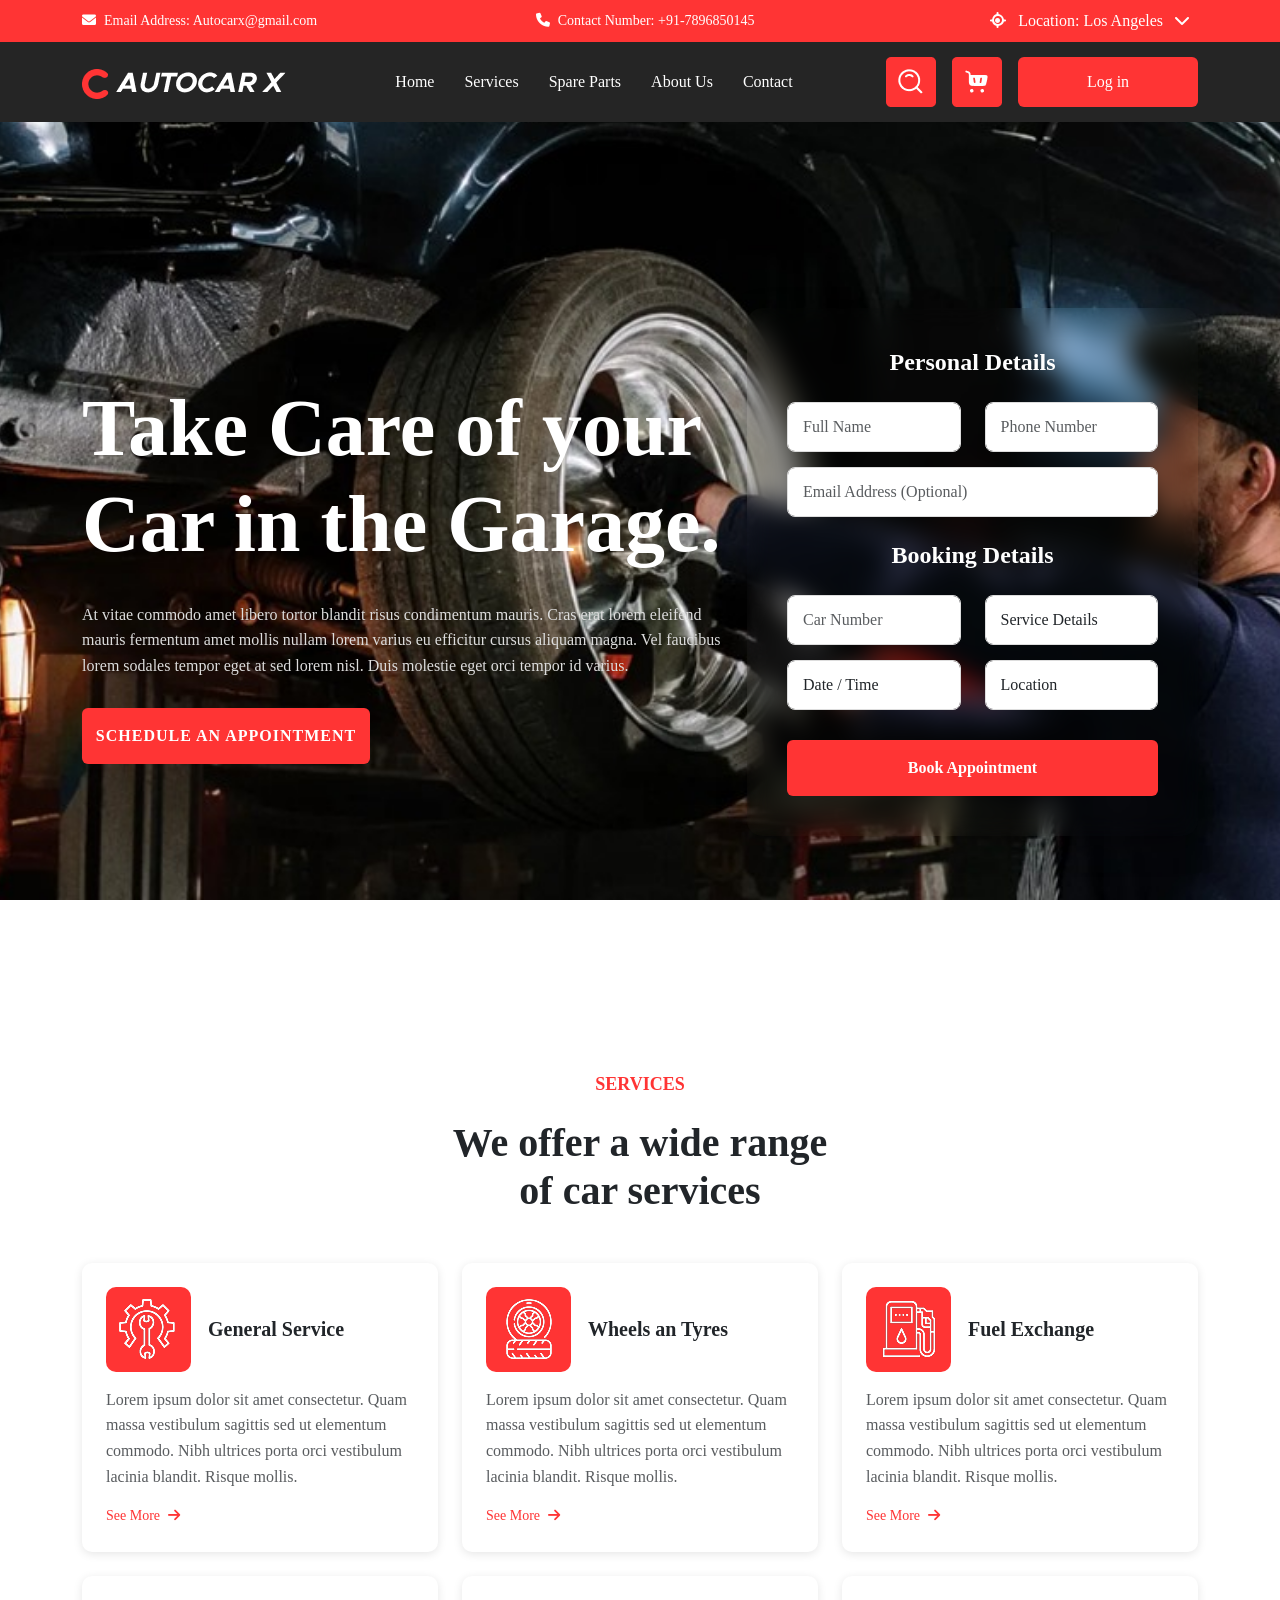
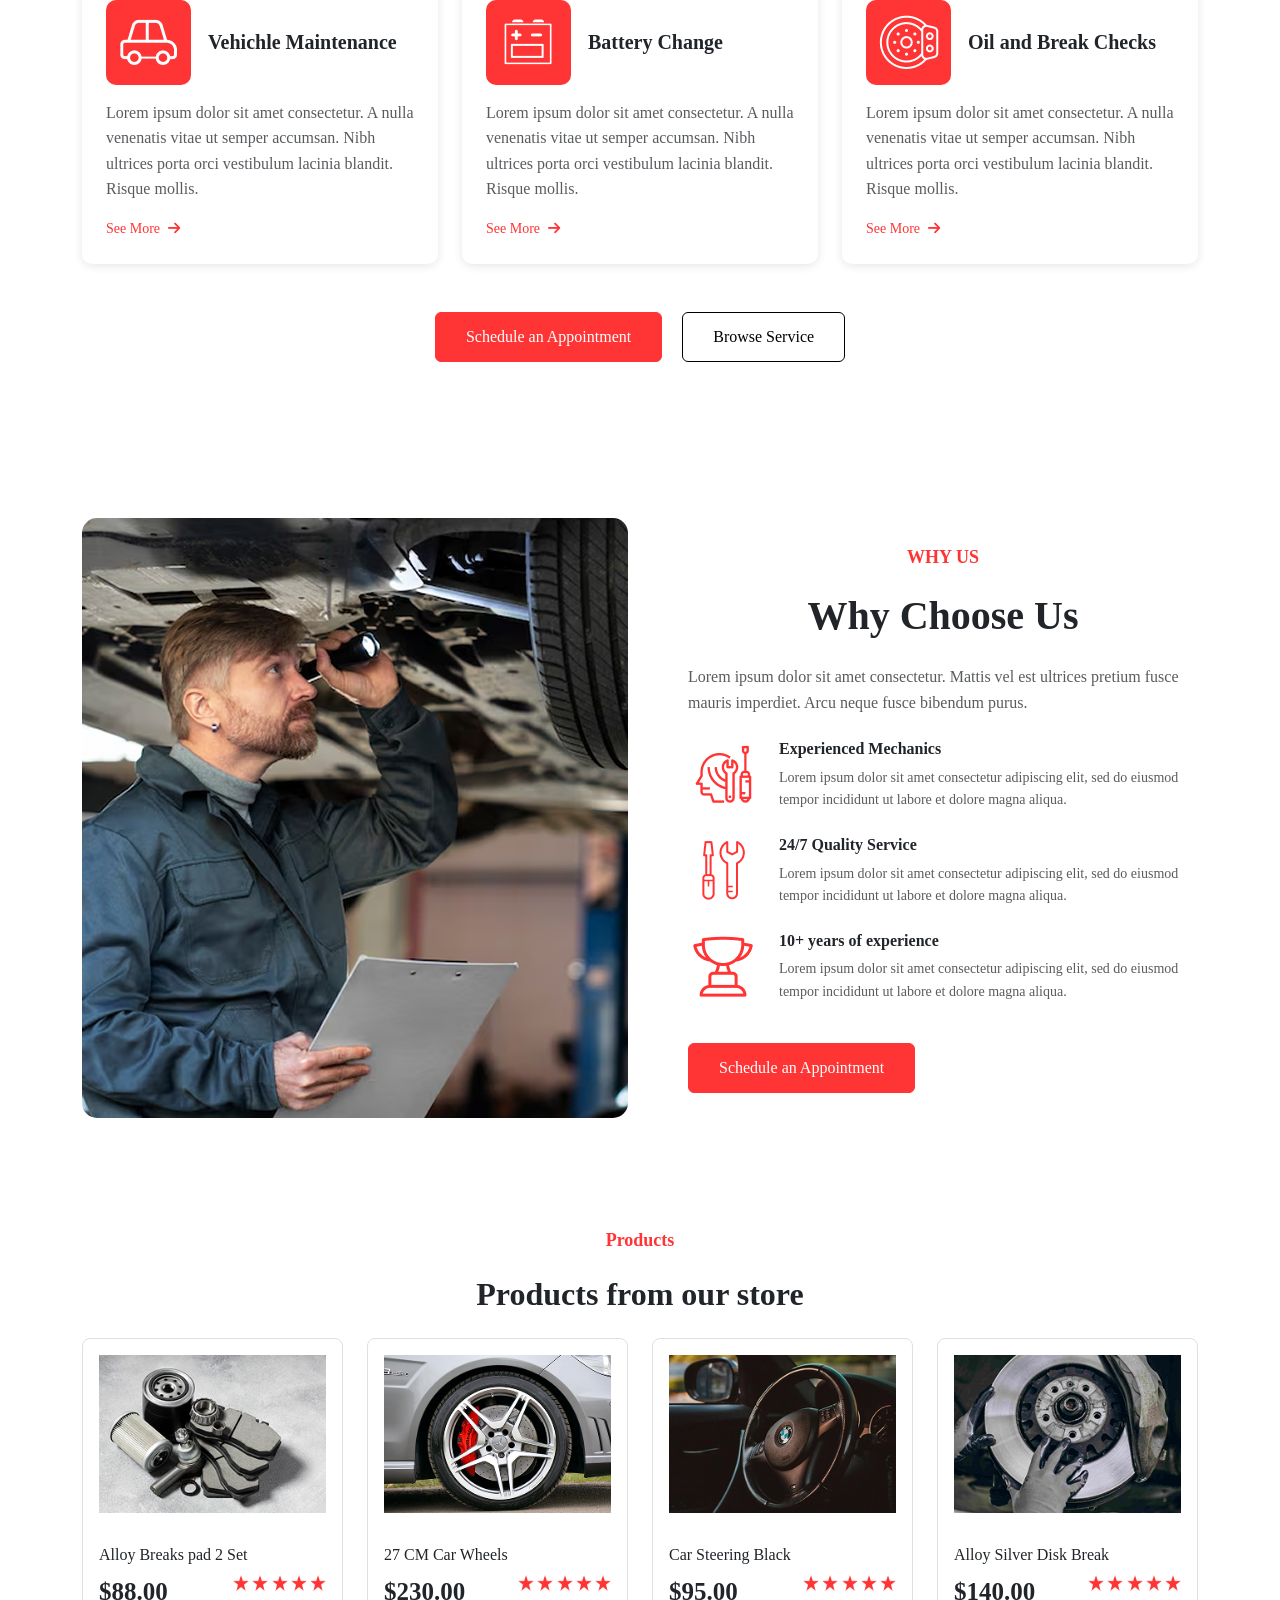
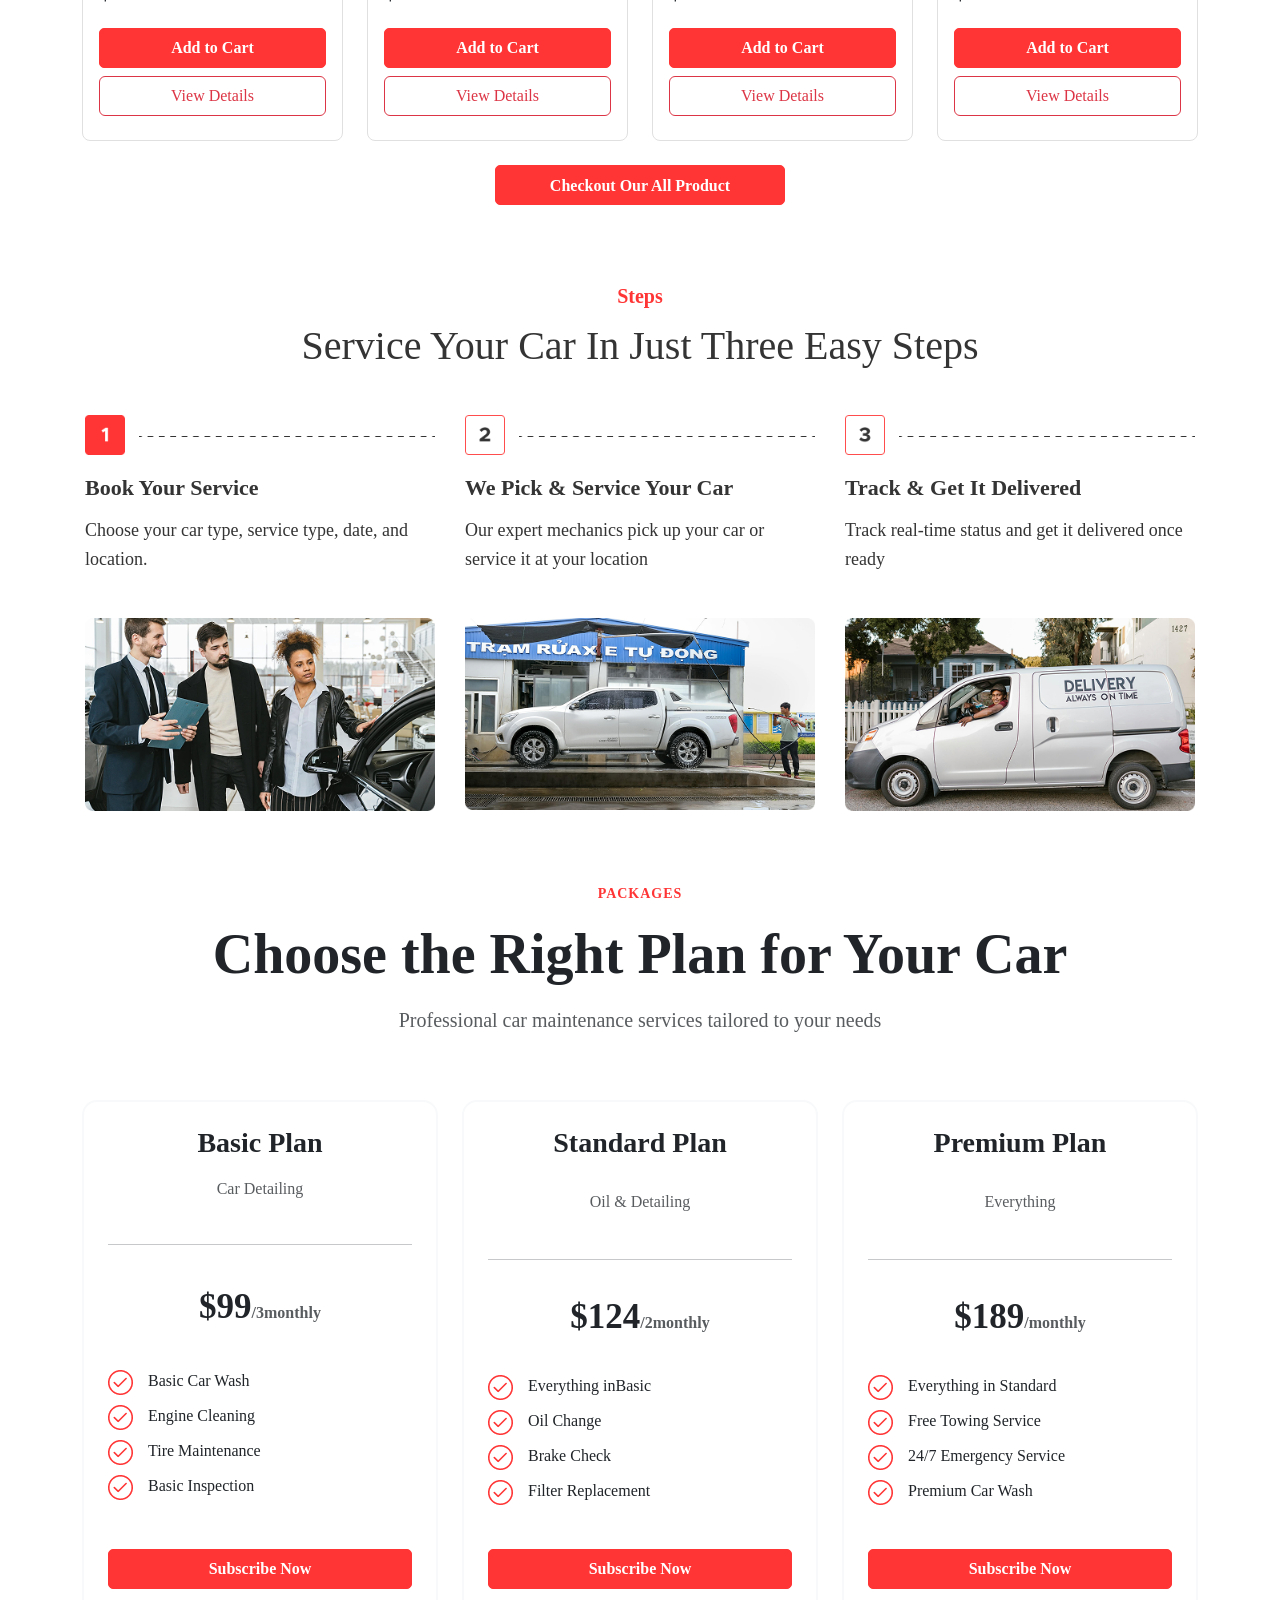
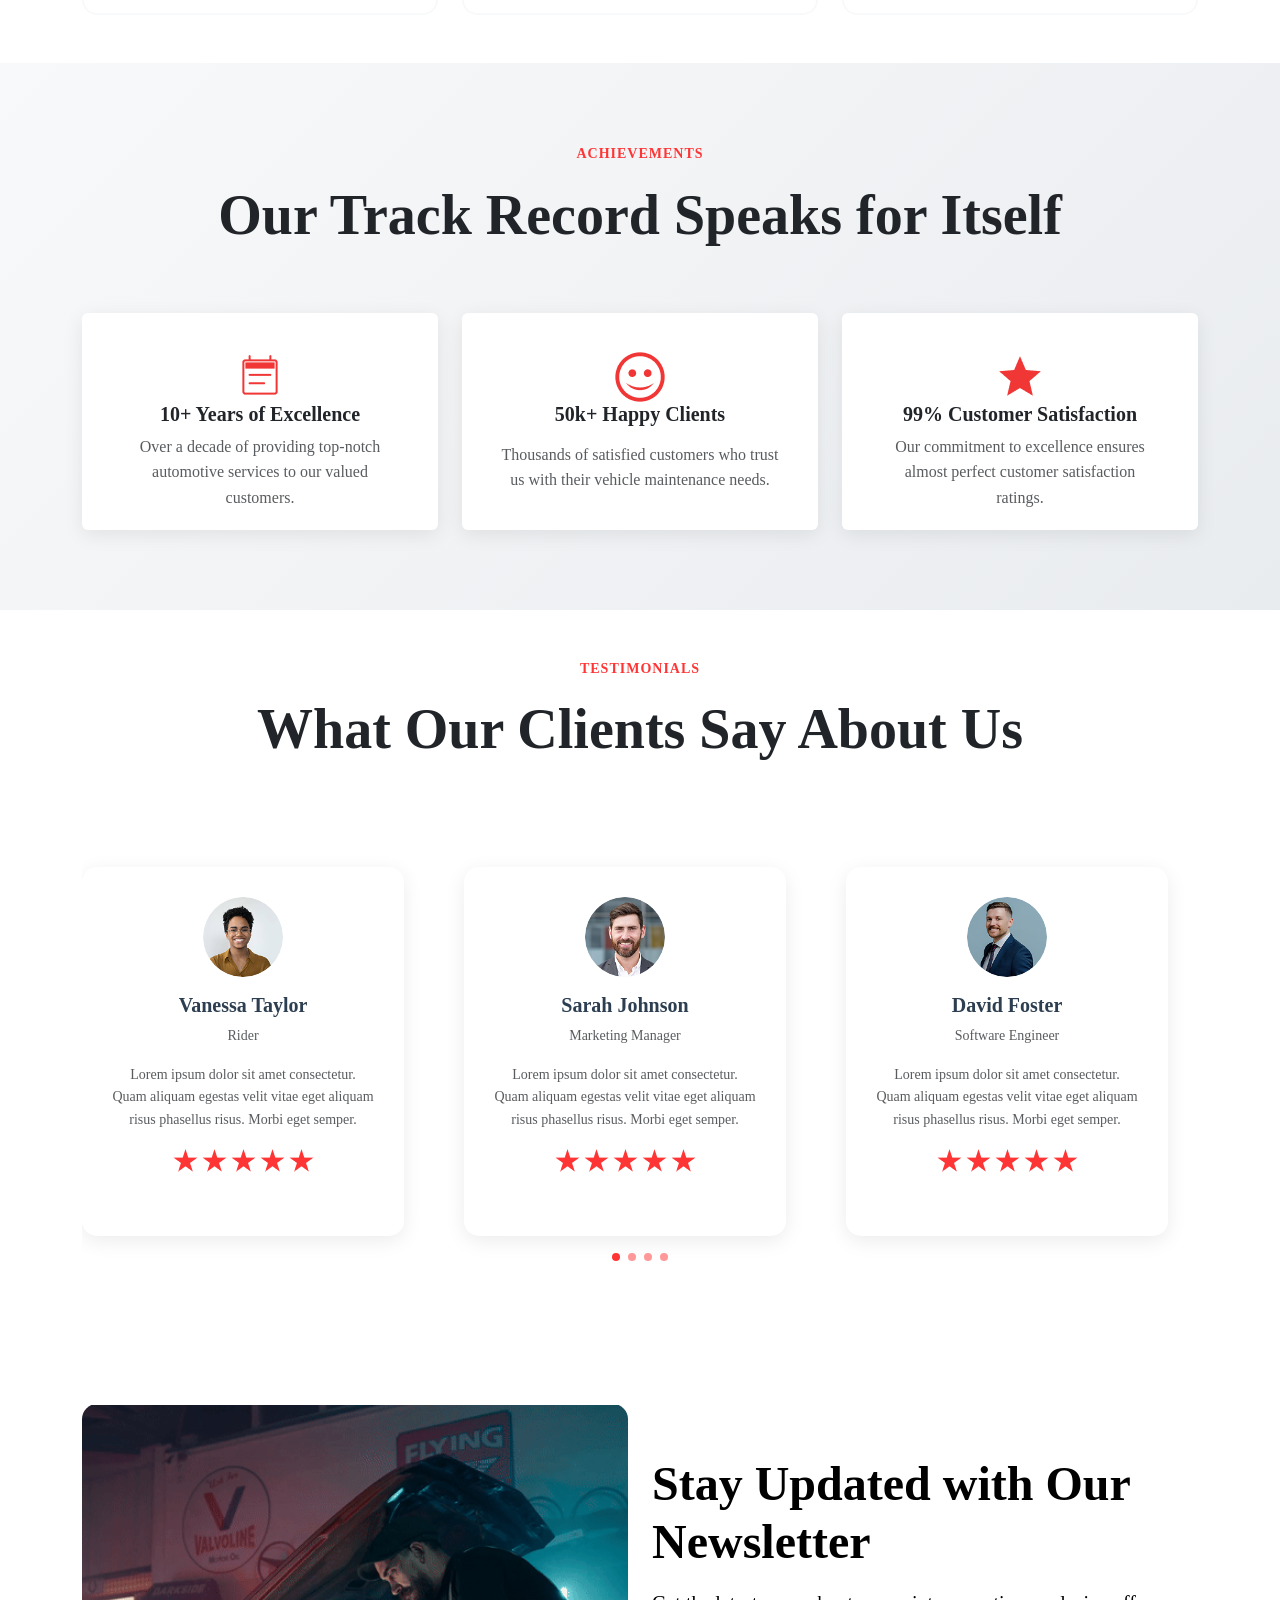
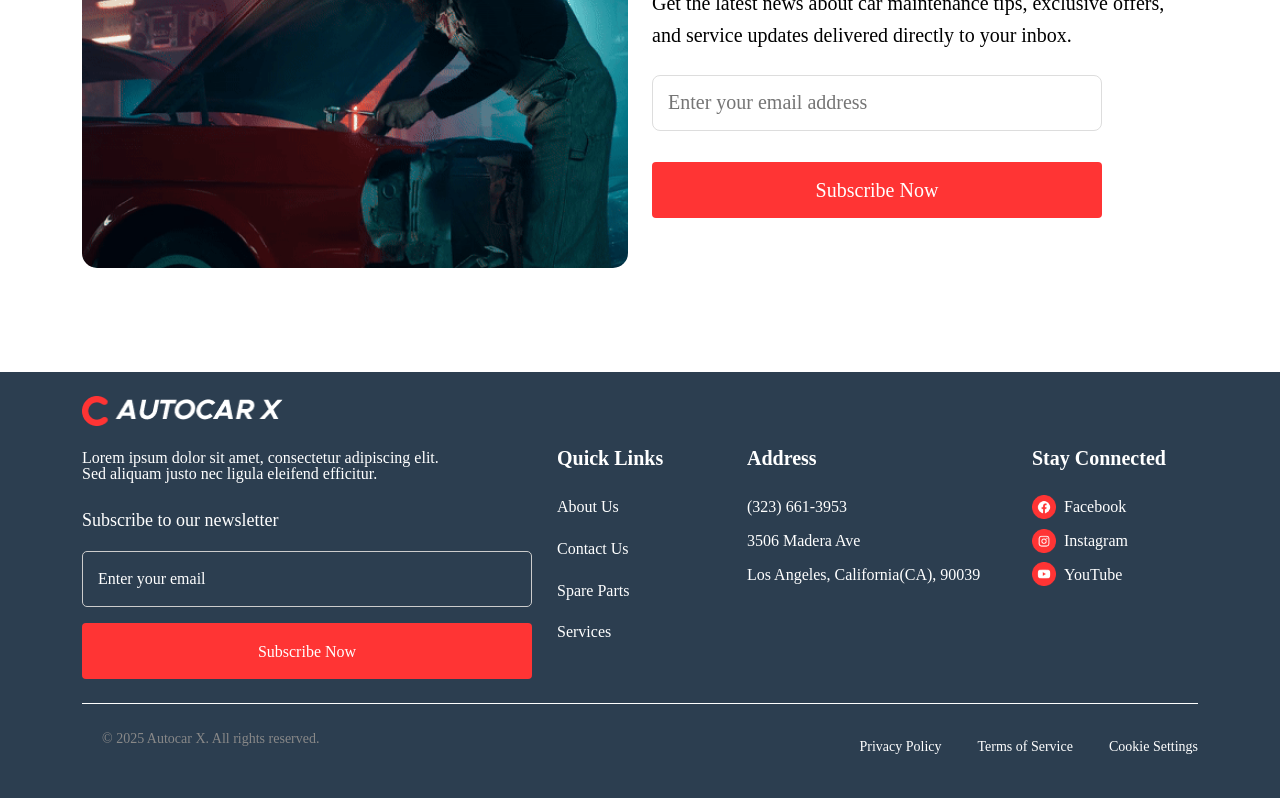
==== commit 28f7970e: "Fix case-sensitive CSS and asset paths for GitHub Pages deployment" ====
--- a/index.html
+++ b/index.html
@@ -9,7 +9,7 @@
     <link href="https://cdnjs.cloudflare.com/ajax/libs/font-awesome/6.0.0/css/all.min.css" rel="stylesheet">
     <link rel="stylesheet" href="https://unpkg.com/swiper/swiper-bundle.min.css" />
     <script src="https://unpkg.com/swiper/swiper-bundle.min.js"></script>
-    <link rel="stylesheet" href="./CSS/index.css">
+    <link rel="stylesheet" href="./css/index.css">
 </head>
 
 <body>
@@ -61,7 +61,7 @@
   <nav class="navbar navbar-expand-lg navbar-dark bg-dark">
     <div class="container">
         <a class="navbar-brand" href="#" onclick="location.reload(); return false;">
-    <img src="./Assets/Group 6.png" alt="Logo">
+    <img src="./assets/group 6.png" alt="Logo">
 </a>
 
 
@@ -82,8 +82,8 @@
             </ul>
 
             <div class="d-flex align-items-center gap-3">
-                <a href="#" data-bs-toggle="modal" data-bs-target="#searchModal"><img style="width: 50px; height: 50px;" src="./Assets/Group 8.png" alt=""></a>
-                <a href="./cart.html"><img style="width: 50px; height: 50px;" src="./Assets/Group 9.png" alt=""></a>
+                <a href="#" data-bs-toggle="modal" data-bs-target="#searchModal"><img style="width: 50px; height: 50px;" src="./assets/group 8.png" alt=""></a>
+                <a href="./cart.html"><img style="width: 50px; height: 50px;" src="./assets/group 9.png" alt=""></a>
                 <button class="btn btn-login text-white" data-bs-toggle="modal"
                     data-bs-target="#exampleModal">Log in</button>
             </div>
@@ -108,8 +108,8 @@
 
                 <div class="d-flex align-items-center gap-3 mt-4">
                     <a href="#" data-bs-toggle="modal"
-                            data-bs-target="#searchModal"><img style="width: 50px; height: 50px;" src="./Assets/Group 8.png" alt=""></a>
-                    <a href="./cart.html"><img style="width: 50px; height: 50px;" src="./Assets/Group 9.png" alt=""></a>
+                            data-bs-target="#searchModal"><img style="width: 50px; height: 50px;" src="./assets/group 8.png" alt=""></a>
+                    <a href="./cart.html"><img style="width: 50px; height: 50px;" src="./assets/group 9.png" alt=""></a>
                     <button class="btn btn-login text-white" data-bs-toggle="modal"
                         data-bs-target="#exampleModal">Log in</button>
                 </div>
@@ -277,7 +277,7 @@
                 <div class="card service-card p-4">
                     <div class="box d-flex align-items-center" style="gap: 17px;">
                         <div class="service-icon">
-                            <img class="" src="./Assets/Rectangle 12.png" alt="">
+                            <img class="" src="./assets/rectangle 12.png" alt="">
                         </div>
                         <h5 class="fw-bold mb-3">General Service</h5>
                     </div>
@@ -293,7 +293,7 @@
                 <div class="card service-card p-4">
                     <div class="box d-flex align-items-center" style="gap: 17px;">
                         <div class=" service-icon">
-                            <img class="" src="./Assets/Rectangle 18.png" alt="">
+                            <img class="" src="./assets/rectangle 18.png" alt="">
                         </div>
                         <h5 class="fw-bold mb-3">Wheels an Tyres</h5>
                     </div>
@@ -309,7 +309,7 @@
                 <div class="card service-card p-4">
                     <div class="box d-flex align-items-center" style="gap: 17px;">
                         <div class="service-icon">
-                            <img class="" src="./Assets/Rectangle 19.png" alt="">
+                            <img class="" src="./assets/rectangle 19.png" alt="">
                         </div>
                         <h5 class="fw-bold mb-3">Fuel Exchange</h5>
                     </div>
@@ -325,7 +325,7 @@
                 <div class="card service-card p-4">
                     <div class="box d-flex align-items-center" style="gap: 17px;">
                         <div class="service-icon">
-                            <img class="" src="./Assets/Car.png" alt="">
+                            <img class="" src="./assets/car.png" alt="">
                         </div>
                         <h5 class="fw-bold mb-3">Vehichle Maintenance</h5>
                     </div>
@@ -340,7 +340,7 @@
                 <div class="card service-card p-4">
                     <div class="box d-flex align-items-center" style="gap: 17px;">
                         <div class="service-icon">
-                            <img class="" src="./Assets/Battry.png" alt="">
+                            <img class="" src="./assets/battry.png" alt="">
                         </div>
                         <h5 class="fw-bold mb-3">Battery Change</h5>
                     </div>
@@ -355,7 +355,7 @@
                 <div class="card service-card p-4">
                     <div class="box d-flex align-items-center" style="gap: 17px;">
                         <div class=" service-icon">
-                            <img class="" src="./Assets/oil.png" alt="">
+                            <img class="" src="./assets/oil.png" alt="">
                         </div>
                         <h5 class="fw-bold mb-3">Oil and Break Checks</h5>
                     </div>
@@ -378,7 +378,7 @@
         <div class="container">
             <div class="row align-items-center">
                 <div class="col-lg-6 mb-4 mb-lg-0">
-                    <img src="./Assets/image (1).png" alt="Mechanic working" class="mechanic-image">
+                    <img src="./assets/image (1).png" alt="Mechanic working" class="mechanic-image">
                 </div>
                 <div class="col-lg-6 ps-lg-5">
                     <p class="section-title text-center">WHY US</p>
@@ -390,7 +390,7 @@
                         <div class="col-12 mb-4">
                             <div class="d-flex align-items-start">
                                 <div class="">
-                                    <img style="margin-right: 20px;" src="./Assets/1.png" alt="">
+                                    <img style="margin-right: 20px;" src="./assets/1.png" alt="">
                                 </div>
                                 <div>
                                     <h6 class="fw-bold mb-2">Experienced Mechanics</h6>
@@ -404,7 +404,7 @@
                             <div class="d-flex align-items-start">
                                 <div class="">
                                     <img style="margin-right: 20px;"
-                                        src="./Assets/6334885edfc36676b1ff2e79_Quality Service (1) 1.png" alt="">
+                                        src="./assets/6334885edfc36676b1ff2e79_quality service (1) 1.png" alt="">
                                 </div>
                                 <div>
                                     <h6 class="fw-bold mb-2">24/7 Quality Service</h6>
@@ -417,7 +417,7 @@
                         <div class="col-12 mb-4">
                             <div class="d-flex align-items-start">
                                 <div class="">
-                                    <img style="margin-right: 20px;" src="./Assets/Svg.png" alt="">
+                                    <img style="margin-right: 20px;" src="./assets/svg.png" alt="">
                                 </div>
                                 <div>
                                     <h6 class="fw-bold mb-2">10+ years of experience</h6>
@@ -447,18 +447,18 @@
                 <!-- Product 1 -->
                 <div class="col-lg-3 col-md-6">
                     <div class="product-card h-100">
-                        <img src="./Assets/unnamed-2-512x313.png" alt="Alloy Breaks pad 2 Set"
+                        <img src="./assets/unnamed-2-512x313.png" alt="Alloy Breaks pad 2 Set"
                             class="product-image w-100">
                         <div class="card-body p-3">
                             <h6 class="card-title mb-2">Alloy Breaks pad 2 Set</h6>
                             <div class="star">
                                 <div class="fw-bold fs-25 mb-3">$88.00</div>
                                 <div class="star-rating mb-2">
-                                    <img class="small-star" src="./Assets/Star 4.png" alt="">
-                                    <img class="small-star" src="./Assets/Star 4.png" alt="">
-                                    <img class="small-star" src="./Assets/Star 4.png" alt="">
-                                    <img class="small-star" src="./Assets/Star 4.png" alt="">
-                                    <img class="small-star" src="./Assets/Star 4.png" alt="">
+                                    <img class="small-star" src="./assets/star 4.png" alt="">
+                                    <img class="small-star" src="./assets/star 4.png" alt="">
+                                    <img class="small-star" src="./assets/star 4.png" alt="">
+                                    <img class="small-star" src="./assets/star 4.png" alt="">
+                                    <img class="small-star" src="./assets/star 4.png" alt="">
                                 </div>
                             </div>
 
@@ -474,17 +474,17 @@
                 <!-- Product 2 -->
                 <div class="col-lg-3 col-md-6">
                     <div class="product-card h-100">
-                        <img src="./Assets/pexels-photo-195635.png" alt="27 CM Car Wheels" class="product-image w-100">
+                        <img src="./assets/pexels-photo-195635.png" alt="27 CM Car Wheels" class="product-image w-100">
                         <div class="card-body p-3">
                             <h6 class="card-title mb-2">27 CM Car Wheels</h6>
                             <div class="star">
                                 <div class="fw-bold fs-25  mb-3">$230.00</div>
                                 <div class="star-rating mb-2">
-                                    <img class="small-star" src="./Assets/Star 4.png" alt="">
-                                    <img class="small-star" src="./Assets/Star 4.png" alt="">
-                                    <img class="small-star" src="./Assets/Star 4.png" alt="">
-                                    <img class="small-star" src="./Assets/Star 4.png" alt="">
-                                    <img class="small-star" src="./Assets/Star 4.png" alt="">
+                                    <img class="small-star" src="./assets/star 4.png" alt="">
+                                    <img class="small-star" src="./assets/star 4.png" alt="">
+                                    <img class="small-star" src="./assets/star 4.png" alt="">
+                                    <img class="small-star" src="./assets/star 4.png" alt="">
+                                    <img class="small-star" src="./assets/star 4.png" alt="">
                                 </div>
                             </div>
 
@@ -498,18 +498,18 @@
                 <!-- Product 3 -->
                 <div class="col-lg-3 col-md-6">
                     <div class="product-card h-100">
-                        <img src="./Assets/pexels-photo-3689534.png" alt="Car Steering Black"
+                        <img src="./assets/pexels-photo-3689534.png" alt="Car Steering Black"
                             class="product-image w-100">
                         <div class="card-body p-3">
                             <h6 class="card-title mb-2">Car Steering Black</h6>
                             <div class="star">
                                 <div class="fw-bold fs-25  mb-3">$95.00</div>
                                 <div class="star-rating mb-2">
-                                    <img class="small-star" src="./Assets/Star 4.png" alt="">
-                                    <img class="small-star" src="./Assets/Star 4.png" alt="">
-                                    <img class="small-star" src="./Assets/Star 4.png" alt="">
-                                    <img class="small-star" src="./Assets/Star 4.png" alt="">
-                                    <img class="small-star" src="./Assets/Star 4.png" alt="">
+                                    <img class="small-star" src="./assets/star 4.png" alt="">
+                                    <img class="small-star" src="./assets/star 4.png" alt="">
+                                    <img class="small-star" src="./assets/star 4.png" alt="">
+                                    <img class="small-star" src="./assets/star 4.png" alt="">
+                                    <img class="small-star" src="./assets/star 4.png" alt="">
                                 </div>
                             </div>
 
@@ -523,18 +523,18 @@
                 <!-- Product 4 -->
                 <div class="col-lg-3 col-md-6">
                     <div class="product-card h-100">
-                        <img src="./Assets/mechanic-changing-brake-discs-car-service-8869.png"
+                        <img src="./assets/mechanic-changing-brake-discs-car-service-8869.png"
                             alt="Alloy Silver Disk Break" class="product-image w-100">
                         <div class="card-body p-3">
                             <h6 class="card-title mb-2">Alloy Silver Disk Break</h6>
                             <div class="star">
                                 <div class="fw-bold fs-25 mb-3">$140.00</div>
                                 <div class="star-rating mb-2">
-                                    <img class="small-star" src="./Assets/Star 4.png" alt="">
-                                    <img class="small-star" src="./Assets/Star 4.png" alt="">
-                                    <img class="small-star" src="./Assets/Star 4.png" alt="">
-                                    <img class="small-star" src="./Assets/Star 4.png" alt="">
-                                    <img class="small-star" src="./Assets/Star 4.png" alt="">
+                                    <img class="small-star" src="./assets/star 4.png" alt="">
+                                    <img class="small-star" src="./assets/star 4.png" alt="">
+                                    <img class="small-star" src="./assets/star 4.png" alt="">
+                                    <img class="small-star" src="./assets/star 4.png" alt="">
+                                    <img class="small-star" src="./assets/star 4.png" alt="">
                                 </div>
                             </div>
 
@@ -658,13 +658,13 @@
 
                             <ul class="list-unstyled mb-4">
                                 <li class="mb-2"><img style="padding-right: 15px;"
-                                        src="./Assets/simple-line-icons_check.png" alt="">Basic Car Wash</li>
-                                <li class="mb-2"><img style="padding-right: 15px;"
-                                        src="./Assets/simple-line-icons_check.png" alt="">Engine Cleaning</li>
-                                <li class="mb-2"><img style="padding-right: 15px;"
-                                        src="./Assets/simple-line-icons_check.png" alt="">Tire Maintenance</li>
-                                <li class="mb-2"><img style="padding-right: 15px;"
-                                        src="./Assets/simple-line-icons_check.png" alt="">Basic Inspection
+                                        src="./assets/simple-line-icons_check.png" alt="">Basic Car Wash</li>
+                                <li class="mb-2"><img style="padding-right: 15px;"
+                                        src="./assets/simple-line-icons_check.png" alt="">Engine Cleaning</li>
+                                <li class="mb-2"><img style="padding-right: 15px;"
+                                        src="./assets/simple-line-icons_check.png" alt="">Tire Maintenance</li>
+                                <li class="mb-2"><img style="padding-right: 15px;"
+                                        src="./assets/simple-line-icons_check.png" alt="">Basic Inspection
                                 </li>
                             </ul>
 
@@ -684,13 +684,13 @@
 
                             <ul class="list-unstyled mb-4">
                                 <li class="mb-2"><img style="padding-right: 15px;"
-                                        src="./Assets/simple-line-icons_check.png" alt="">Everything inBasic</li>
-                                <li class="mb-2"><img style="padding-right: 15px;"
-                                        src="./Assets/simple-line-icons_check.png" alt="">Oil Change</li>
-                                <li class="mb-2"><img style="padding-right: 15px;"
-                                        src="./Assets/simple-line-icons_check.png" alt="">Brake Check</li>
-                                <li class="mb-2"><img style="padding-right: 15px;"
-                                        src="./Assets/simple-line-icons_check.png" alt="">Filter
+                                        src="./assets/simple-line-icons_check.png" alt="">Everything inBasic</li>
+                                <li class="mb-2"><img style="padding-right: 15px;"
+                                        src="./assets/simple-line-icons_check.png" alt="">Oil Change</li>
+                                <li class="mb-2"><img style="padding-right: 15px;"
+                                        src="./assets/simple-line-icons_check.png" alt="">Brake Check</li>
+                                <li class="mb-2"><img style="padding-right: 15px;"
+                                        src="./assets/simple-line-icons_check.png" alt="">Filter
                                     Replacement</li>
                             </ul>
 
@@ -711,16 +711,16 @@
 
                             <ul class="list-unstyled mb-4">
                                 <li class="mb-2"><img style="padding-right: 15px;"
-                                        src="./Assets/simple-line-icons_check.png" alt=""></i>Everything
+                                        src="./assets/simple-line-icons_check.png" alt=""></i>Everything
                                     in Standard</li>
                                 <li class="mb-2"><img style="padding-right: 15px;"
-                                        src="./Assets/simple-line-icons_check.png" alt=""></i>Free Towing
+                                        src="./assets/simple-line-icons_check.png" alt=""></i>Free Towing
                                     Service</li>
                                 <li class="mb-2"><img style="padding-right: 15px;"
-                                        src="./Assets/simple-line-icons_check.png" alt=""></i>24/7
+                                        src="./assets/simple-line-icons_check.png" alt=""></i>24/7
                                     Emergency Service </li>
                                 <li class="mb-2"><img style="padding-right: 15px;"
-                                        src="./Assets/simple-line-icons_check.png" alt=""></i>Premium Car
+                                        src="./assets/simple-line-icons_check.png" alt=""></i>Premium Car
                                     Wash</li>
                             </ul>
 
@@ -746,7 +746,7 @@
                 <div class="col-lg-4 col-md-6">
                     <div class="card w-437 h-217 text-center ">
                         <div class="card-body">
-                            <img src="./Assets/line-md_calendar.png" alt="">
+                            <img src="./assets/line-md_calendar.png" alt="">
                             <div class="exe">
 
                                 <h5 class="fw-bold text-center ">10+ Years of Excellence</h5>
@@ -760,7 +760,7 @@
                 <div class="col-lg-4 col-md-6">
                     <div class="card w-437 h-217 text-center ">
                         <div class="card-body">
-                            <img src="./Assets/wpf_happy.png" alt="">
+                            <img src="./assets/wpf_happy.png" alt="">
                             <div class="exe">
 
                                 <h5 class="fw-bold mb-3">50k+ Happy Clients</h5>
@@ -774,7 +774,7 @@
                 <div class="col-lg-4 col-md-6">
                     <div class="card w-437 h-217 text-center ">
                         <div class="card-body">
-                            <img src="./Assets/ic_outline-star.png" alt="">
+                            <img src="./assets/ic_outline-star.png" alt="">
                             <div class="exe">
 
                                 <h5 class="fw-bold">99% Customer Satisfaction</h5>
@@ -801,65 +801,65 @@
                 <div class="swiper-wrapper">
                     <div class="swiper-slide">
                         <div class="testimonial-card text-center">
-                            <img src="./Assets/Test-1.png" alt="Vanessa Taylor" class="testimonial-img mx-auto mb-3">
+                            <img src="./assets/test-1.png" alt="Vanessa Taylor" class="testimonial-img mx-auto mb-3">
                             <h5 class="fw-bold mb-2">Vanessa Taylor</h5>
                             <p class="text-muted small mb-3">Rider</p>
                             <p class="text-muted">Lorem ipsum dolor sit amet consectetur. Quam aliquam egestas velit
                                 vitae eget aliquam risus phasellus risus. Morbi eget semper.</p>
                             <div class="stars mb-3">
-                                <img src="./Assets/Star 4.png" alt="">
-                                <img src="./Assets/Star 4.png" alt="">
-                                <img src="./Assets/Star 4.png" alt="">
-                                <img src="./Assets/Star 4.png" alt="">
-                                <img src="./Assets/Star 4.png" alt="">
+                                <img src="./assets/star 4.png" alt="">
+                                <img src="./assets/star 4.png" alt="">
+                                <img src="./assets/star 4.png" alt="">
+                                <img src="./assets/star 4.png" alt="">
+                                <img src="./assets/star 4.png" alt="">
                             </div>
                         </div>
                     </div>
                     <div class="swiper-slide">
                         <div class="testimonial-card text-center">
-                            <img src="./Assets/test-2.png" alt="Sarah Johnson" class="testimonial-img mx-auto mb-3">
+                            <img src="./assets/test-2.png" alt="Sarah Johnson" class="testimonial-img mx-auto mb-3">
                             <h5 class="fw-bold mb-2">Sarah Johnson</h5>
                             <p class="text-muted small mb-3">Marketing Manager</p>
                             <p class="text-muted">Lorem ipsum dolor sit amet consectetur. Quam aliquam egestas velit
                                 vitae eget aliquam risus phasellus risus. Morbi eget semper.</p>
                             <div class="stars mb-3">
-                                <img src="./Assets/Star 4.png" alt="">
-                                <img src="./Assets/Star 4.png" alt="">
-                                <img src="./Assets/Star 4.png" alt="">
-                                <img src="./Assets/Star 4.png" alt="">
-                                <img src="./Assets/Star 4.png" alt="">
+                                <img src="./assets/star 4.png" alt="">
+                                <img src="./assets/star 4.png" alt="">
+                                <img src="./assets/star 4.png" alt="">
+                                <img src="./assets/star 4.png" alt="">
+                                <img src="./assets/star 4.png" alt="">
                             </div>
                         </div>
                     </div>
                     <div class="swiper-slide">
                         <div class="testimonial-card text-center">
-                            <img src="./Assets/Test-3.png" alt="David Foster" class="testimonial-img mx-auto mb-3">
+                            <img src="./assets/test-3.png" alt="David Foster" class="testimonial-img mx-auto mb-3">
                             <h5 class="fw-bold mb-2">David Foster</h5>
                             <p class="text-muted small mb-3">Software Engineer</p>
                             <p class="text-muted">Lorem ipsum dolor sit amet consectetur. Quam aliquam egestas velit
                                 vitae eget aliquam risus phasellus risus. Morbi eget semper.</p>
                             <div class="stars mb-3">
-                                <img src="./Assets/Star 4.png" alt="">
-                                <img src="./Assets/Star 4.png" alt="">
-                                <img src="./Assets/Star 4.png" alt="">
-                                <img src="./Assets/Star 4.png" alt="">
-                                <img src="./Assets/Star 4.png" alt="">
+                                <img src="./assets/star 4.png" alt="">
+                                <img src="./assets/star 4.png" alt="">
+                                <img src="./assets/star 4.png" alt="">
+                                <img src="./assets/star 4.png" alt="">
+                                <img src="./assets/star 4.png" alt="">
                             </div>
                         </div>
                     </div>
                     <div class="swiper-slide">
                         <div class="testimonial-card text-center">
-                            <img src="./Assets/Test-4.png" alt="Emily Watson" class="testimonial-img mx-auto mb-3">
+                            <img src="./assets/test-4.png" alt="Emily Watson" class="testimonial-img mx-auto mb-3">
                             <h5 class="fw-bold mb-2">Emily Watson</h5>
                             <p class="text-muted small mb-3">Doctor</p>
                             <p class="text-muted">Lorem ipsum dolor sit amet consectetur. Quam aliquam egestas velit
                                 vitae eget aliquam risus phasellus risus. Morbi eget semper.</p>
                             <div class="stars mb-3">
-                                <img src="./Assets/Star 4.png" alt="">
-                                <img src="./Assets/Star 4.png" alt="">
-                                <img src="./Assets/Star 4.png" alt="">
-                                <img src="./Assets/Star 4.png" alt="">
-                                <img src="./Assets/Star 4.png" alt="">
+                                <img src="./assets/star 4.png" alt="">
+                                <img src="./assets/star 4.png" alt="">
+                                <img src="./assets/star 4.png" alt="">
+                                <img src="./assets/star 4.png" alt="">
+                                <img src="./assets/star 4.png" alt="">
                             </div>
                         </div>
                     </div>
@@ -877,7 +877,7 @@
         <div class="container">
             <div class="row align-items-center">
                 <div class="col-lg-6 mb-4 mb-lg-0">
-                    <img src="Assets/Mask group (3).png" alt="Car Service" class="newsletter-img">
+                    <img src="./assets/mask group (3).png" alt="Car Service" class="newsletter-img">
                 </div>
                 <div class="col-lg-6">
                     <h2 class="display-5 fw-bold mb-3">Stay Updated with Our Newsletter</h2>
@@ -904,7 +904,7 @@
             <div class="row g-4 mt-4">
                 <div class="col-lg-5 col-md-12">
                     <div class="footer-logo mb-4">
-                        <img src="./Assets/Group 6 (1).png" alt="logo">
+                        <img src="./assets/group 6 (1).png" alt="logo">
                     </div>
                     <p class="footer-content-p1 mb-4">Lorem ipsum dolor sit amet, consectetur adipiscing elit. Sed
                         aliquam justo nec ligula eleifend efficitur.</p>
@@ -935,15 +935,15 @@
                     <div class="footer4div" style="margin-top: 50px;">
                         <h3 class="mb-4">Stay Connected</h3>
                         <div class="footer4div-logo-content d-flex align-items-center gap-2 mb-2">
-                            <img src="./Assets/Group 52.png" alt="facebook">
+                            <img src="./assets/group 52.png" alt="facebook">
                             <a href="#">Facebook</a>
                         </div>
                         <div class="footer4div-logo-content d-flex align-items-center gap-2 mb-2">
-                            <img src="./Assets/Group 53.png" alt="instagram">
+                            <img src="./assets/group 53.png" alt="instagram">
                             <a href="#">Instagram</a>
                         </div>
                         <div class="footer4div-logo-content d-flex align-items-center gap-2">
-                            <img src="./Assets/Group 56.png" alt="youtube">
+                            <img src="./assets/group 56.png" alt="youtube">
                             <a href="#">YouTube</a>
                         </div>
                     </div>
--- a/css/index.css
+++ b/css/index.css
@@ -0,0 +1,2121 @@
+* {
+    padding: 0;
+    margin: 0;
+    box-sizing: border-box;
+}
+
+:root {
+    --primary-red: #FF3434;
+    --dark-bg: #2c3e50;
+    --card-bg: #2c2c2c;
+    --light-bg: #f8f9fa;
+    --text-light: #6c757d;
+    --text-dark: #2c3e50;
+    --border-color: #e0e0e0;
+    --shadow: rgba(0, 0, 0, 0.1);
+}
+
+body {
+    font-family: 'ClarityCity';
+    line-height: 1.6;
+    background: linear-gradient(135deg, var(--light-bg) 0%, #e9ecef 100%);
+    background-attachment: fixed;
+    width: 100%;
+    overflow-x: hidden;
+}
+
+/* ==========================================================================
+   TOP BAR
+   ========================================================================== */
+a {
+    color: white;
+    text-decoration: none;
+}
+
+.top-bar {
+    background-color: var(--primary-red);
+    color: white;
+    padding: 8px 0;
+    font-size: 14px;
+    animation: fadeIn 1s ease-in-out;
+}
+
+.top-bar i {
+    margin-right: 8px;
+}
+
+span {
+    white-space: nowrap;
+}
+
+/* ==========================================================================
+   NAVIGATION
+   ========================================================================== */
+.navbar {
+    background-color: #252525 !important;
+    padding: 15px 0;
+    animation: slideDown 0.8s ease-in-out;
+}
+
+.navbar-brand {
+    font-size: 24px;
+    font-weight: bold;
+    animation: fadeIn 1s ease-in-out 0.2s;
+    animation-fill-mode: backwards;
+}
+
+.navbar-brand i {
+    margin-right: 10px;
+    color: var(--primary-red);
+}
+
+.navbar-nav .nav-link {
+    color: white !important;
+    margin: 0 15px;
+    font-weight: 500;
+    transition: color 0.3s ease;
+    animation: slideUp 0.8s ease-in-out;
+    animation-fill-mode: backwards;
+}
+
+.navbar-nav .nav-link:hover {
+    color: var(--primary-red) !important;
+}
+
+.navbar-nav .nav-link:nth-child(1) {
+    animation-delay: 0.1s;
+}
+
+.navbar-nav .nav-link:nth-child(2) {
+    animation-delay: 0.2s;
+}
+
+.navbar-nav .nav-link:nth-child(3) {
+    animation-delay: 0.3s;
+}
+
+.navbar-nav .nav-link:nth-child(4) {
+    animation-delay: 0.4s;
+}
+
+.navbar-nav .nav-link:nth-child(5) {
+    animation-delay: 0.5s;
+}
+
+.btn-login {
+    background-color: var(--primary-red);
+    border: none;
+    padding: 0;
+    transition: all 0.3s ease;
+    width: 180px !important;
+    height: 50px !important;
+    display: flex;
+    align-items: center;
+    justify-content: center;
+    line-height: 56px;
+    font-size: 16px;
+    animation: pulse 2s infinite;
+}
+
+.btn-login:hover {
+    background-color: #c0392b;
+}
+
+.btn-search,
+.btn-cart {
+    width: 50px !important;
+    height: 50px !important;
+    display: flex;
+    align-items: center;
+    justify-content: center;
+    padding: 0;
+    line-height: 50px;
+    font-size: 14px;
+    min-width: unset;
+    animation: pulse 2s infinite;
+}
+
+.collapse {
+    /* justify-content: space-around; */
+    display: flex;
+    justify-content: space-between;
+}
+
+.navbar-nav {
+    margin: auto;
+}
+
+.flex-3 {
+    display: flex;
+    justify-content: space-between;
+    align-items: center;
+    flex-wrap: wrap;
+}
+
+/* ==========================================================================
+   AUTHENTICATION MODAL
+   ========================================================================== */
+.auth-body {
+    background-color: #f8f9fa;
+    min-height: 100vh;
+    display: flex;
+    align-items: center;
+    justify-content: center;
+}
+
+.auth-container {
+    background: white;
+    border-radius: 8px;
+    box-shadow: 0 4px 6px rgba(0, 0, 0, 0.1);
+    padding: 40px;
+    max-width: 400px;
+    width: 100%;
+    position: relative;
+    animation: scaleUp 0.8s ease-in-out;
+}
+
+.auth-close-btn {
+    position: absolute;
+    top: 15px;
+    right: 20px;
+    background: none;
+    border: none;
+    font-size: 24px;
+    color: #6c757d;
+    cursor: pointer;
+}
+
+.auth-close-btn:hover {
+    color: #000;
+}
+
+.auth-title {
+    text-align: center;
+    margin-bottom: 8px;
+    font-size: 28px;
+    font-weight: 400;
+    color: #333;
+    animation: fadeIn 0.8s ease-in-out 0.2s;
+    animation-fill-mode: backwards;
+}
+
+.auth-subtitle {
+    text-align: center;
+    color: #6c757d;
+    margin-bottom: 30px;
+    font-size: 14px;
+    animation: fadeIn 0.8s ease-in-out 0.2s;
+    animation-fill-mode: backwards;
+}
+
+.auth-form-control {
+    border: 1px solid #ced4da;
+    border-radius: 4px;
+    padding: 12px 16px;
+    font-size: 14px;
+    margin-bottom: 16px;
+    animation: slideRight 0.8s ease-in-out;
+    animation-fill-mode: backwards;
+}
+
+.auth-form-control:focus {
+    border-color: #86b7fe;
+    box-shadow: 0 0 0 0.2rem rgba(0, 123, 255, 0.25);
+}
+
+.auth-form-control:nth-child(1) {
+    animation-delay: 0.3s;
+}
+
+.auth-form-control:nth-child(2) {
+    animation-delay: 0.4s;
+}
+
+.auth-forgot-password {
+    text-align: right;
+    margin-bottom: 20px;
+}
+
+.auth-forgot-password a {
+    color: #6c757d;
+    text-decoration: none;
+    font-size: 14px;
+}
+
+.auth-forgot-password a:hover {
+    text-decoration: underline;
+}
+
+.auth-btn-login {
+    background-color: #ff4757;
+    border-color: #ff4757;
+    color: white;
+    width: 100%;
+    padding: 12px;
+    border-radius: 4px;
+    font-size: 16px;
+    font-weight: 500;
+    margin-bottom: 20px;
+    animation: bounce 1.5s infinite;
+}
+
+.auth-btn-login:hover {
+    background-color: #ff3742;
+    border-color: #ff3742;
+}
+
+.auth-divider {
+    text-align: center;
+    margin: 20px 0;
+    color: #6c757d;
+    font-size: 14px;
+}
+
+.auth-btn-social {
+    width: 100%;
+    padding: 12px;
+    border-radius: 4px;
+    font-size: 14px;
+    margin-bottom: 12px;
+    border: 1px solid #ced4da;
+    background: white;
+    color: #333;
+    display: flex;
+    align-items: center;
+    justify-content: center;
+    gap: 8px;
+    animation: bounce 1.5s infinite;
+}
+
+.auth-btn-social:hover {
+    background-color: #f8f9fa;
+    color: #333;
+}
+
+.auth-google-icon {
+    width: 18px;
+    height: 18px;
+}
+
+.auth-facebook-icon {
+    color: #1877f2;
+    font-size: 18px;
+}
+
+/* Modal Login Styles */
+.f-g-modals {
+    display: flex;
+    flex-direction: column;
+    align-items: center;
+    text-align: center;
+    gap: 10px;
+}
+
+.facebbok-modals,
+.facebook-modals {
+    width: 437px;
+    height: 50px;
+    border: 2px solid black;
+}
+
+.f-login {
+    display: flex;
+    flex-direction: column;
+    gap: 10px;
+    border: none;
+}
+
+.modals-btn-login {
+    width: 437px;
+    height: 50px;
+    background-color: var(--primary-red);
+    margin: auto;
+}
+
+/* ==========================================================================
+   HERO SECTION
+   ========================================================================== */
+.hero-section {
+    background-image: url(../assets/banner.jpg);
+    background-size: cover;
+    background-position: center;
+    min-height: 100vh;
+    display: flex;
+    align-items: center;
+    position: relative;
+    background-repeat: no-repeat;
+    background-attachment: fixed;
+    animation: fadeIn 1.5s ease-in-out;
+}
+
+.hero-content h1 {
+    font-size: 5rem;
+    font-weight: bold;
+    color: white;
+    margin-bottom: 30px;
+    line-height: 1.2;
+    animation: slideUp 1s ease-in-out 0.3s;
+    animation-fill-mode: backwards;
+}
+
+.hero-content p {
+    color: #ddd;
+    font-size: 16px;
+    margin-bottom: 30px;
+    line-height: 1.6;
+    animation: slideUp 1s ease-in-out 0.5s;
+    animation-fill-mode: backwards;
+}
+
+.btn-schedule {
+    width: 288px;
+    height: 56px;
+    background-color: var(--primary-red);
+    border: none;
+    font-weight: bold;
+    text-transform: uppercase;
+    letter-spacing: 1px;
+    transition: all 0.3s ease;
+    animation: pulse 2s infinite;
+}
+
+.btn-schedule:hover {
+    background-color: #c0392b;
+    transform: translateY(-2px);
+}
+
+/* ==========================================================================
+   BOOKING FORM
+   ========================================================================== */
+.booking-form {
+    color: white;
+    padding: 40px;
+    border-radius: 15px;
+    box-shadow: 0 10px 30px rgba(0, 0, 0, 0.3);
+    backdrop-filter: blur(13px);
+    animation: slideRight 1s ease-in-out;
+}
+
+.booking-form h4 {
+    margin-bottom: 25px;
+    font-weight: bold;
+    text-align: center;
+    animation: fadeIn 0.8s ease-in-out 0.2s;
+    animation-fill-mode: backwards;
+}
+
+.form-control {
+    border-radius: 8px;
+    border: 1px solid #ddd;
+    padding: 12px 15px;
+    margin-bottom: 15px;
+    background-color: white;
+    transition: all 0.3s ease;
+    animation: slideLeft 0.8s ease-in-out;
+    animation-fill-mode: backwards;
+}
+
+.form-control:focus {
+    border-color: var(--primary-red);
+    box-shadow: 0 0 0 0.2rem rgba(231, 76, 60, 0.25);
+}
+
+.form-control:nth-child(1) {
+    animation-delay: 0.3s;
+}
+
+.form-control:nth-child(2) {
+    animation-delay: 0.4s;
+}
+
+.form-control:nth-child(3) {
+    animation-delay: 0.5s;
+}
+
+.form-control:nth-child(4) {
+    animation-delay: 0.6s;
+}
+
+.btn-book {
+    background-color: var(--primary-red);
+    border: none;
+    padding: 12px 30px;
+    font-weight: bold;
+    width: 100%;
+    margin-top: 15px;
+    transition: all 0.3s ease;
+    height: 56px;
+    animation: pulse 2s infinite;
+}
+
+.btn-book:hover {
+    background-color: #c0392b;
+}
+
+.form-control2 {
+    border-radius: 8px;
+    border: 1px solid #ddd;
+    padding: 12px 15px;
+    margin-bottom: 15px;
+    background-color: white;
+    transition: all 0.3s ease;
+    width: 450px;
+    height: 56px;
+    box-sizing: border-box;
+}
+
+/* ==========================================================================
+   SERVICES SECTION
+   ========================================================================== */
+.service-card {
+    border: none;
+    box-shadow: 0 2px 10px var(--shadow);
+    transition: transform 0.3s ease;
+    height: 100%;
+    border-radius: 10px;
+    animation: slideUp 0.8s ease-in-out;
+    animation-fill-mode: backwards;
+}
+
+.service-card:hover {
+    transform: translateY(-5px);
+}
+
+.service-card:nth-child(1) {
+    animation-delay: 0.1s;
+}
+
+.service-card:nth-child(2) {
+    animation-delay: 0.2s;
+}
+
+.service-card:nth-child(3) {
+    animation-delay: 0.3s;
+}
+
+.service-card:nth-child(4) {
+    animation-delay: 0.4s;
+}
+
+.service-card:nth-child(5) {
+    animation-delay: 0.5s;
+}
+
+.service-card:nth-child(6) {
+    animation-delay: 0.6s;
+}
+
+.service-icon {
+    width: 85px;
+    height: 85px;
+    background: var(--primary-red);
+    border-radius: 10px;
+    display: flex;
+    align-items: center;
+    justify-content: center;
+    margin-bottom: 15px;
+    animation: scaleUp 0.8s ease-in-out;
+}
+
+.service-icon i {
+    color: white;
+    font-size: 24px;
+}
+
+.service-icon>img {
+    width: 60px;
+    height: 60px;
+}
+
+.see-more-link {
+    color: var(--primary-red);
+    text-decoration: none;
+    font-weight: 500;
+    font-size: 14px;
+    transition: color 0.3s ease;
+    animation: fadeIn 0.8s ease-in-out 0.3s;
+    animation-fill-mode: backwards;
+}
+
+.see-more-link:hover {
+    color: #b02a37;
+}
+
+/* ==========================================================================
+   WHY CHOOSE US SECTION
+   ========================================================================== */
+.why-choose-section {
+    padding: 60px 0;
+    animation: fadeIn 1s ease-in-out;
+}
+
+.feature-icon {
+    width: 50px;
+    height: 50px;
+    background: var(--primary-red);
+    border-radius: 50%;
+    display: flex;
+    align-items: center;
+    justify-content: center;
+    margin-bottom: 15px;
+    animation: rotate 10s linear infinite;
+}
+
+.feature-icon i {
+    color: white;
+    font-size: 20px;
+}
+
+.mechanic-image {
+    width: 100%;
+    height: 600px;
+    border-radius: 15px;
+    object-fit: cover;
+    animation: slideLeft 1s ease-in-out;
+}
+
+/* ==========================================================================
+   PRODUCTS SECTION
+   ========================================================================== */
+.product-card {
+    border: 1px solid var(--border-color);
+    border-radius: 8px;
+    transition: transform 0.2s, box-shadow 0.2s;
+    height: 100%;
+    animation: slideUp 0.8s ease-in-out;
+    animation-fill-mode: backwards;
+}
+
+.product-card:hover {
+    transform: translateY(-5px);
+    box-shadow: 0 4px 15px var(--shadow);
+}
+
+.product-card:nth-child(1) {
+    animation-delay: 0.1s;
+}
+
+.product-card:nth-child(2) {
+    animation-delay: 0.2s;
+}
+
+.product-card:nth-child(3) {
+    animation-delay: 0.3s;
+}
+
+.product-card:nth-child(4) {
+    animation-delay: 0.4s;
+}
+
+.fs-25 {
+    font-size: 25px;
+}
+
+.product-image {
+    width: 290px;
+    height: 190px;
+    object-fit: cover;
+    border-radius: 8px 8px 0 0;
+    padding: 16px;
+    animation: zoomIn 0.8s ease-in-out;
+}
+
+.star-rating {
+    color: #ffc107;
+    font-size: 0.8rem;
+    animation: pulse 2s infinite;
+}
+
+.small-star {
+    width: 16px;
+    height: 16px;
+}
+
+/* ==========================================================================
+   STEPS SECTION
+   ========================================================================== */
+.service-steps {
+    margin-top: 75px;
+}
+
+.service-steps-top {
+    margin: auto;
+    text-align: center;
+    padding: 0 15px;
+}
+
+.service-steps-top>span {
+    color: #FF3434;
+    font-size: 20px;
+    font-weight: 600;
+}
+
+.service-steps-top>h3 {
+    font-size: 40px;
+    color: #343434;
+    margin-top: 10px;
+}
+
+.column-third {
+    width: 33.33%;
+    padding: 0 15px;
+}
+
+.service-steps-main-content {
+    display: flex;
+    flex-direction: column;
+    position: relative;
+}
+
+.service-steps-content {
+    display: flex;
+    flex-wrap: wrap;
+    margin-top: 40px;
+}
+
+.service-steps-top-content {
+    display: flex;
+    align-items: center;
+    gap: 14px;
+}
+
+.service-steps-img {
+    max-width: 50px;
+    height: 50px;
+}
+
+.service-steps-img>img {
+    width: 100%;
+    height: 100%;
+    object-fit: contain;
+}
+
+.service-steps-line {
+    max-width: 369px;
+}
+
+.service-steps-line>img {
+    width: 100%;
+    object-fit: contain;
+}
+
+.service-bottom-img {
+    max-width: 437px;
+    height: 241px;
+    margin-top: 20px;
+}
+
+.service-bottom-img>img {
+    width: 100%;
+    height: 100%;
+    object-fit: contain;
+}
+
+.service-steps-middle-content>h6 {
+    margin-top: 15px;
+    font-size: 22px;
+    color: #343434;
+    font-weight: 600;
+}
+
+.service-steps-middle-content>p {
+    margin-top: 15px;
+    max-width: 345px;
+    width: 100%;
+    color: #343434;
+    font-size: 18px;
+}
+
+.steps-section {
+    padding: 80px 0;
+    animation: fadeIn 1s ease-in-out;
+}
+
+.section-label {
+    font-size: 14px;
+    font-weight: 600;
+    color: var(--primary-red);
+    text-transform: uppercase;
+    letter-spacing: 1px;
+    margin-bottom: 16px;
+    animation: fadeIn 0.8s ease-in-out 0.2s;
+    animation-fill-mode: backwards;
+}
+
+.main-heading {
+    font-size: 48px;
+    font-weight: 700;
+    color: var(--text-dark);
+    line-height: 1.2;
+    margin-bottom: 60px;
+    animation: slideUp 0.8s ease-in-out 0.3s;
+    animation-fill-mode: backwards;
+}
+
+.step-container {
+    position: relative;
+    margin-bottom: 40px;
+    animation: slideRight 0.8s ease-in-out;
+}
+
+.step-container:nth-child(1) {
+    animation-delay: 0.1s;
+}
+
+.step-container:nth-child(2) {
+    animation-delay: 0.2s;
+}
+
+.step-container:nth-child(3) {
+    animation-delay: 0.3s;
+}
+
+.step-number {
+    width: 50px;
+    height: 50px;
+    border-radius: 8px;
+    display: flex;
+    align-items: center;
+    justify-content: center;
+    font-weight: 700;
+    font-size: 20px;
+    color: white;
+    margin-bottom: 20px;
+    position: relative;
+    z-index: 2;
+    animation: bounce 1.5s infinite;
+}
+
+.step-1 .step-number {
+    background-color: var(--primary-red);
+}
+
+.step-2 .step-number,
+.step-3 .step-number {
+    border: 2px solid red;
+    color: black;
+}
+
+.step-title {
+    font-size: 20px;
+    font-weight: 600;
+    color: var(--text-dark);
+    margin-bottom: 12px;
+}
+
+.step-description {
+    font-size: 16px;
+    color: var(--text-light);
+    line-height: 1.6;
+    margin-bottom: 0px;
+}
+
+.step-image {
+    width: 100%;
+    height: 240px;
+    object-fit: cover;
+    border-radius: 12px;
+    box-shadow: 0 4px 12px var(--shadow);
+    margin-top: 20px;
+    animation: scaleUp 0.8s ease-in-out;
+}
+
+.dotted-connector {
+    position: absolute;
+    top: 25px;
+    left: 60px;
+    right: -10px;
+    height: 2px;
+    background-image: repeating-linear-gradient(to right,
+            rgb(164, 159, 159) 0px,
+            rgb(164, 159, 159) 5px,
+            transparent 8px,
+            transparent 16px);
+    z-index: 1;
+    display: block;
+    animation: fadeIn 1s ease-in-out;
+}
+
+.step-container:last-child .dotted-connector {
+    display: none;
+}
+
+.step-row {
+    flex-wrap: nowrap !important;
+}
+
+.step-card {
+    text-align: center;
+    padding: 1.5rem;
+}
+
+.card-body {
+    flex: 1 1 auto;
+    color: var(--bs-card-color);
+    padding: 39px;
+}
+
+/* ==========================================================================
+   PRICING SECTION
+   ========================================================================== */
+.pricing-card {
+    border: 2px solid var(--light-bg);
+    border-radius: 15px;
+    transition: all 0.3s ease;
+    height: 100%;
+    position: relative;
+    animation: slideUp 0.8s ease-in-out;
+    animation-fill-mode: backwards;
+}
+
+.pricing-card:hover {
+    transform: translateY(-5px);
+    box-shadow: 0 10px 30px var(--shadow);
+}
+
+.pricing-card:nth-child(1) {
+    animation-delay: 0.1s;
+}
+
+.pricing-card:nth-child(2) {
+    animation-delay: 0.2s;
+}
+
+.pricing-card:nth-child(3) {
+    animation-delay: 0.3s;
+}
+
+.popular-badge {
+    background: var(--primary-red);
+    color: white;
+    padding: 5px 20px;
+    border-radius: 20px;
+    font-size: 12px;
+    font-weight: 600;
+    position: absolute;
+    top: -10px;
+    left: 50%;
+    transform: translateX(-50%);
+    animation: pulse 2s infinite;
+}
+
+.price {
+    font-size: 35px;
+    font-weight: 700;
+    animation: fadeIn 0.8s ease-in-out 0.3s;
+    animation-fill-mode: backwards;
+}
+
+.custom-box {
+    max-width: 437px;
+    height: 515px;
+}
+
+.plan-header {
+    width: 248px;
+    height: 84px;
+    margin: 0 auto;
+}
+
+.card-body2 {
+    display: flex;
+    flex-direction: column;
+}
+
+/* ==========================================================================
+   TRACK RECORD & TESTIMONIALS
+   ========================================================================== */
+.exe {
+    display: flex;
+    align-items: center;
+    text-align: center;
+    justify-content: center;
+    gap: 6px;
+}
+
+.track-record {
+    background: linear-gradient(135deg, var(--light-bg) 0%, #e9ecef 100%);
+    padding: 80px 0;
+    animation: fadeIn 1s ease-in-out;
+}
+
+.track-record .card {
+    border: none;
+    box-shadow: 0 5px 20px rgba(0, 0, 0, 0.08);
+    transition: all 0.3s ease;
+    height: 217px !important;
+    box-sizing: border-box;
+    overflow: hidden;
+    animation: slideUp 0.8s ease-in-out;
+    animation-fill-mode: backwards;
+}
+
+.track-record .card:hover {
+    transform: translateY(-5px);
+    box-shadow: 0 10px 30px rgba(0, 0, 0, 0.15);
+}
+
+.track-record .card:nth-child(1) {
+    animation-delay: 0.1s;
+}
+
+.track-record .card:nth-child(2) {
+    animation-delay: 0.2s;
+}
+
+.track-record .card:nth-child(3) {
+    animation-delay: 0.3s;
+}
+
+.testimonial-card {
+    width: 322px;
+    height: 369px;
+    border-radius: 15px;
+    padding: 30px;
+    box-shadow: 0 5px 20px rgba(0, 0, 0, 0.08);
+    transition: all 0.3s ease;
+    text-align: center;
+    background: white;
+}
+
+.testimonial-card:hover {
+    transform: translateY(-5px);
+    box-shadow: 0 10px 30px rgba(0, 0, 0, 0.15);
+}
+
+.testimonial-card h5 {
+    font-size: 20px;
+    font-weight: 600;
+    color: var(--text-dark);
+    margin-bottom: 8px;
+}
+
+.testimonial-card p {
+    font-size: 14px;
+    color: var(--text-light);
+    margin-bottom: 15px;
+}
+
+.testimonial-card .stars {
+    margin-bottom: 15px;
+    color: #ffc107;
+}
+
+.testimonial-img {
+    width: 80px;
+    height: 80px;
+    border-radius: 50%;
+    object-fit: cover;
+}
+
+.stars {
+    color: #ffc107;
+}
+
+.testimonials-section {
+    padding: 80px 0;
+}
+
+.testimonial-swiper {
+    padding: 40px 0;
+}
+
+.swiper-button-prev,
+.swiper-button-next {
+    color: var(--primary-red);
+}
+
+.swiper-pagination-bullet {
+    background: var(--primary-red);
+    opacity: 0.5;
+}
+
+.swiper-pagination-bullet-active {
+    background: var(--primary-red);
+    opacity: 1;
+}
+
+/* ==========================================================================
+   NEWSLETTER SECTION
+   ========================================================================== */
+.newsletter-section {
+    color: black;
+    padding: 80px 0;
+}
+
+.newsletter-img {
+    border-radius: 15px;
+    width: 100%;
+    height: 464px;
+    object-fit: cover;
+}
+
+.newsletter-form .form-control {
+    background-color: transparent;
+    border: 1px solid #555;
+    color: #ffffff;
+    border-radius: 4px;
+    padding: 12px 15px;
+    margin-bottom: 15px;
+    transition: all 0.3s ease;
+    width: 450px !important;
+    height: 56px !important;
+    box-sizing: border-box;
+}
+
+.newsletter-form .form-control:focus {
+    background-color: transparent;
+    border-color: var(--primary-red);
+    color: #ffffff;
+    box-shadow: 0 0 0 0.2rem rgba(255, 68, 68, 0.25);
+}
+
+.newsletter-form .form-control::placeholder {
+    color: #aaa;
+}
+
+.btn-subscribe {
+    background-color: var(--primary-red);
+    border: none;
+    color: white;
+    padding: 12px 30px;
+    border-radius: 4px;
+    font-weight: 500;
+    width: 450px !important;
+    height: 56px !important;
+    transition: all 0.3s ease;
+    box-sizing: border-box;
+    display: flex;
+    align-items: center;
+    justify-content: center;
+}
+
+.btn-subscribe:hover {
+    background-color: #cc3333;
+    color: white;
+}
+
+/* ==========================================================================
+   FOOTER
+   ========================================================================== */
+.footer-section {
+    background-color: var(--card-bg);
+    color: #ffffff;
+    padding: 40px 0;
+}
+
+.footer {
+    background: var(--dark-bg);
+    color: white;
+    min-height: 426px;
+    color: #ffffff;
+}
+
+.footer h5,
+.section-title {
+    color: var(--primary-red);
+    margin-bottom: 20px;
+    font-size: 18px;
+    font-weight: 600;
+}
+
+.footer a {
+    color: #ccc;
+    text-decoration: none;
+    transition: color 0.3s ease;
+}
+
+.footer a:hover {
+    color: var(--primary-red);
+}
+
+.brand-logo {
+    font-size: 24px;
+    font-weight: bold;
+    margin-bottom: 20px;
+}
+
+.brand-logo .text-danger {
+    color: var(--primary-red) !important;
+}
+
+.footer-links {
+    list-style: none;
+    padding: 0;
+}
+
+.footer-links li {
+    margin-bottom: 10px;
+}
+
+.footer-links a {
+    color: #cccccc;
+    text-decoration: none;
+    transition: color 0.3s ease;
+}
+
+.footer-links a:hover {
+    color: var(--primary-red);
+}
+
+.social-links a {
+    align-items: center;
+    color: #cccccc;
+    text-decoration: none;
+    margin-bottom: 15px;
+    transition: color 0.3s ease;
+    display: flex;
+}
+
+.social-links a:hover {
+    color: var(--primary-red);
+}
+
+.social-links i {
+    width: 35px;
+    height: 35px;
+    border-radius: 50%;
+    display: flex;
+    align-items: center;
+    justify-content: center;
+    margin-right: 10px;
+    font-size: 16px;
+    background-color: var(--primary-red);
+    color: white;
+}
+
+.social-icons a {
+    width: 40px;
+    height: 40px;
+    background: var(--primary-red);
+    color: white;
+    text-align: center;
+    line-height: 40px;
+    border-radius: 50%;
+    margin-right: 10px;
+    transition: all 0.3s ease;
+}
+
+.social-icons a:hover {
+    background: #c02b37;
+    transform: translateY(-2px);
+}
+
+.footer-bottom {
+    color: #888;
+}
+
+.footer-bottom a {
+    color: #888;
+    text-decoration: none;
+    margin-left: 20px;
+    transition: color 0.3s ease;
+}
+
+.footer-bottom a:hover {
+    color: var(--primary-red);
+}
+
+.address-info p {
+    margin-bottom: 5px;
+    color: #cccccc;
+}
+
+.footer-logo img {
+    max-width: 201px;
+    width: 100%;
+    object-fit: contain;
+}
+
+.footer-content-p1 {
+    max-width: 365px;
+    font-size: 16px;
+    line-height: 100%;
+}
+
+.footer-content-p2 {
+    font-size: 18px;
+}
+
+#footer-email {
+    width: 450px;
+    height: 56px;
+    border: 1px solid #ccc;
+    border-radius: 5px;
+    background-color: transparent;
+    color: white !important;
+}
+
+#footer-email::placeholder {
+    color: white;
+}
+
+.footer-side1-btn {
+    width: 450px;
+    height: 56px;
+    background-color: #ff3434;
+    border: none;
+    border-radius: 4px;
+    text-align: center;
+}
+
+.footer-side1-btn:hover {
+    background-color: #4b2004;
+    transform: translateY(-10px);
+}
+
+.footer-side1-btn a {
+    color: #ffffff;
+    text-decoration: none;
+    margin: 10px;
+}
+
+.footer2div h3,
+.footer3div h3,
+.footer4div h3 {
+    font-size: 20px;
+    font-weight: 600;
+    white-space: nowrap;
+}
+
+.footer2div a,
+.footer4div-logo-content a {
+    color: #ffffff;
+    text-decoration: none;
+}
+
+.footer2div a:hover,
+.footer4div-logo-content a:hover {
+    color: #f13636;
+    transform: scale(1.1);
+    display: inline-block;
+}
+
+.footer4div-logo-content img {
+    width: 24px;
+    height: 24px;
+}
+
+.footer4div-logo-content:hover img {
+    transform: scale(1.1);
+    filter: brightness(1.2);
+}
+
+.footer-line {
+    max-width: 1360px;
+    height: 1px;
+    background-color: #ffffff;
+}
+
+.footer-bottom p,
+.footer-bottom-links a {
+    font-size: 14px;
+    color: #ffffff;
+    text-decoration: none;
+}
+
+.footer-bottom-links a:hover {
+    color: #f13636;
+}
+
+/* ==========================================================================
+   COMMON BUTTONS
+   ========================================================================== */
+.btn-primary-custom {
+    background-color: var(--primary-red);
+    border-color: var(--primary-red);
+    padding: 12px 30px;
+    font-weight: 500;
+    transition: all 0.3s ease;
+    color: white;
+}
+
+.btn-primary-custom:hover {
+    background-color: #b02a37;
+    border-color: #b02a37;
+}
+
+.btn-outline-custom {
+    border-color: black;
+    color: black;
+    padding: 12px 30px;
+    font-weight: 500;
+    transition: all 0.3s ease;
+}
+
+.btn-outline-custom:hover {
+    background-color: var(--text-light);
+    border-color: var(--text-light);
+    color: white;
+}
+
+.btn-red {
+    background-color: var(--primary-red);
+    border-color: var(--primary-red);
+    color: white;
+    padding: 12px 30px;
+    border-radius: 5px;
+    font-weight: 600;
+    transition: all 0.3s ease;
+    width: 290px;
+    height: 40px;
+    text-align: center;
+    padding: 0;
+}
+
+.btn-red:hover {
+    background-color: #c02b37;
+    border-color: #bd2130;
+    color: white;
+    transform: translateY(-2px);
+}
+
+.custom-red-btn {
+    width: 290px;
+    height: 40px;
+    padding: 0;
+}
+
+.star {
+    display: flex;
+    justify-content: space-between;
+}
+
+/* ==========================================================================
+   ANIMATIONS
+   ========================================================================== */
+@keyframes fadeIn {
+    0% {
+        opacity: 0;
+    }
+
+    100% {
+        opacity: 1;
+    }
+}
+
+@keyframes slideUp {
+    0% {
+        transform: translateY(50px);
+        opacity: 0;
+    }
+
+    100% {
+        transform: translateY(0);
+        opacity: 1;
+    }
+}
+
+@keyframes slideLeft {
+    0% {
+        transform: translateX(-50px);
+        opacity: 0;
+    }
+
+    100% {
+        transform: translateX(0);
+        opacity: 1;
+    }
+}
+
+@keyframes slideRight {
+    0% {
+        transform: translateX(50px);
+        opacity: 0;
+    }
+
+    100% {
+        transform: translateX(0);
+        opacity: 1;
+    }
+}
+
+@keyframes slideDown {
+    0% {
+        transform: translateY(-100%);
+    }
+
+    100% {
+        transform: translateY(0);
+    }
+}
+
+@keyframes scaleUp {
+    0% {
+        transform: scale(0.8);
+        opacity: 0;
+    }
+
+    100% {
+        transform: scale(1);
+        opacity: 1;
+    }
+}
+
+@keyframes pulse {
+    0% {
+        transform: scale(1);
+    }
+
+    50% {
+        transform: scale(1.05);
+    }
+
+    100% {
+        transform: scale(1);
+    }
+}
+
+@keyframes bounce {
+
+    0%,
+    20%,
+    50%,
+    80%,
+    100% {
+        transform: translateY(0);
+    }
+
+    40% {
+        transform: translateY(-20px);
+    }
+
+    60% {
+        transform: translateY(-10px);
+    }
+}
+
+@keyframes rotate {
+    0% {
+        transform: rotate(0deg);
+    }
+
+    100% {
+        transform: rotate(360deg);
+    }
+}
+
+@keyframes zoomIn {
+    0% {
+        transform: scale(0.9);
+        opacity: 0;
+    }
+
+    100% {
+        transform: scale(1);
+        opacity: 1;
+    }
+}
+
+/* ==========================================================================
+   MEDIA QUERIES
+   ========================================================================== */
+
+/* Large screens (1200px and below) */
+@media (max-width: 1200px) {
+    .service-steps-content {
+        justify-content: center;
+    }
+
+    .service-bottom-img {
+        max-width: 100%;
+    }
+
+    .service-steps-top-content {
+        justify-content: center;
+    }
+
+    .service-steps-main-content>p {
+        max-width: 100%;
+        text-align: center;
+    }
+
+    .service-steps-main-content>h6 {
+        text-align: center;
+    }
+
+    .navbar-nav .nav-link {
+        margin: 0 10px;
+        font-size: 14px;
+    }
+
+    .hero-content h1 {
+        font-size: 4rem;
+    }
+
+    .booking-form {
+        padding: 30px;
+    }
+
+    .product-image {
+        width: 100%;
+        height: auto;
+        max-height: 180px;
+    }
+
+    .custom-box,
+    .track-record .card,
+    .testimonial-card {
+        max-width: 100%;
+    }
+}
+
+@media (max-width: 1024px) {
+    .navbar-nav {
+        font-size: 12px;
+    }
+
+    #footer-email {
+        width: 100%;
+    }
+
+    .footer-side1-btn {
+        width: 100%;
+    }
+
+    .flex-3 {
+        display: flex;
+        flex-direction: row;
+        gap: 30px;
+    }
+
+}
+
+/* Medium screens (992px and below) */
+@media (max-width: 992px) {
+    .column-third {
+        width: 50%;
+        padding: 15px;
+    }
+
+    .service-bottom-img {
+        height: 186px;
+    }
+
+    .service-steps-line {
+        max-width: 261px;
+        position: absolute;
+        transform: rotate(90deg);
+        top: 170px;
+        left: -106px;
+        align-items: center;
+        text-align: center;
+    }
+
+    .service-steps-top-content {
+        flex-direction: column;
+        align-items: start;
+    }
+
+    .service-steps-main-content {
+        flex-direction: row;
+        align-items: start;
+        gap: 20px;
+    }
+
+    .main-heading {
+        font-size: 36px;
+    }
+
+    .step-container {
+        margin-bottom: 50px;
+    }
+
+    .track-record .card {
+        max-width: 100% !important;
+        max-width: 437px;
+        height: auto;
+        min-height: 217px;
+    }
+
+    .newsletter-form .form-control,
+    .btn-subscribe {
+        width: 100% !important;
+        max-width: 450px;
+        height: 56px !important;
+    }
+
+    .navbar-expand-lg .navbar-nav .nav-link {
+        padding-left: 0 !important;
+        padding-right: 0 !important;
+    }
+
+    .navbar-nav {
+        text-align: center;
+    }
+
+    .navbar-collapse {
+        background-color: #252525;
+        padding: 15px;
+    }
+
+    .btn-login,
+    .btn-search,
+    .btn-cart {
+        margin: 10px auto;
+    }
+
+    .hero-section {
+        min-height: 80vh;
+    }
+
+    .hero-content h1 {
+        font-size: 3.5rem;
+    }
+
+    .booking-form {
+        margin-top: 20px;
+        padding: 25px;
+    }
+
+    .form-control,
+    .btn-book,
+    .newsletter-form .form-control,
+    .btn-subscribe,
+    #footer-email,
+    .footer-side1-btn {
+        width: 100% !important;
+        max-width: 100%;
+        height: 48px !important;
+    }
+
+    .newsletter-img {
+        height: 300px;
+    }
+
+    .mechanic-image {
+        height: 400px;
+    }
+
+    .footer2div h3,
+    .footer3div h3,
+    .footer4div h3 {
+        font-size: 16px;
+    }
+
+    .footer2div a,
+    .footer3div p,
+    .footer4div-logo-content a {
+        font-size: 14px;
+    }
+}
+
+@media (min-width: 992px) {
+    .navbar-expand-lg .navbar-nav .nav-link {
+        padding-right: 0;
+        padding-left: 0;
+    }
+}
+
+/* Tablet screens (768px and below) */
+@media (max-width: 768px) {
+    .hero-content h1 {
+        font-size: 2.5rem;
+        margin-top: 10px;
+    }
+
+    .flex-3 {
+        gap: 10px !important;
+        flex-direction: column;
+        align-items: center;
+        /* align-content: space-between; */
+        text-align: center;
+    }
+
+    .hero-content p {
+        font-size: 14px;
+    }
+
+    .btn-schedule {
+        width: 100%;
+        max-width: 290px;
+        height: 63px;
+    }
+
+    .booking-form {
+        padding: 20px;
+        margin-top: 30px;
+    }
+
+    .dotted-line {
+        display: none;
+    }
+
+    .main-heading {
+        font-size: 28px;
+    }
+
+    .btn-login {
+        /* width: 100% !important; */
+        max-width: 149px;
+        height: 56px !important;
+    }
+
+    .btn-search,
+    .btn-cart {
+        width: 40px !important;
+        height: 40px !important;
+        font-size: 12px;
+    }
+
+    .step-row {
+        width: 70%;
+    }
+
+    .step-title {
+        font-size: 15px;
+    }
+
+    .step-description {
+        font-size: 12px;
+    }
+
+    .service-card,
+    .product-card,
+    .pricing-card,
+    .testimonial-card {
+        margin-bottom: 20px;
+    }
+
+    .step-image {
+        height: 200px;
+    }
+
+    .newsletter-img {
+        height: 250px;
+    }
+
+    .mechanic-image {
+        height: 300px;
+    }
+
+    .auth-container {
+        padding: 20px;
+        max-width: 90%;
+    }
+
+    .auth-btn-login,
+    .auth-btn-social,
+    .modals-btn-login,
+    .facebbok-modals,
+    .facebook-modals {
+        width: 100% !important;
+        height: 48px !important;
+    }
+}
+
+/* Mobile screens (576px and below) */
+@media (max-width: 576px) {
+    .column-third {
+        width: 100%;
+        padding: 5px 15px;
+    }
+
+    .service-bottom-img {
+        height: 179px;
+        margin-top: 10px;
+    }
+
+    .service-steps-main-content>h6 {
+        margin-top: 5px;
+    }
+
+    .service-steps-main-content>p {
+        margin-top: 10px;
+    }
+
+    .service-steps-content {
+        margin-top: 15px;
+    }
+
+    .service-steps {
+        margin-top: 40px;
+    }
+
+    .service-steps-top>h3 {
+        font-size: 30px;
+    }
+
+    .service-steps-middle-content>h6 {
+        font-size: 19px;
+    }
+
+    .service-steps-middle-content>p {
+        font-size: 14px;
+    }
+
+    .service-steps-main-content {
+        margin-top: 15px;
+    }
+
+    .steps-section {
+        padding: 60px 0;
+    }
+
+    .newsletter-form .form-control,
+    .btn-subscribe {
+        width: 100% !important;
+        max-width: 100%;
+        height: 56px !important;
+    }
+
+    .step-row {
+        width: 35% !important;
+    }
+
+    .step-title {
+        font-size: 15px;
+    }
+
+    .step-description {
+        font-size: 12px;
+    }
+
+    .btn-outline-custom {
+        width: 385px;
+    }
+
+    .form-control2 {
+        width: 100%;
+    }
+
+    .d-flex {
+        align-items: center;
+    }
+
+    .flex-3 {
+        flex-direction: column;
+        gap: 0px !important;
+    }
+
+    .text-center {
+        display: flex;
+        flex-direction: column;
+        /* gap: 10px; */
+    }
+
+    .hero-section {
+        min-height: 60vh;
+    }
+
+    .hero-content h1 {
+        font-size: 2rem;
+    }
+
+    .hero-content p {
+        font-size: 12px;
+    }
+
+    .btn-schedule,
+    .btn-book,
+    .btn-red,
+    .custom-red-btn {
+        width: 100% !important;
+        max-width: 100%;
+        height: 48px !important;
+    }
+
+    .main-heading {
+        font-size: 24px;
+    }
+
+    .step-image {
+        height: 160px;
+    }
+
+    .newsletter-img {
+        height: 200px;
+    }
+
+    .mechanic-image {
+        height: 250px;
+    }
+
+    .footer-logo img {
+        max-width: 150px;
+    }
+
+    .footer-content-p1 {
+        font-size: 14px;
+    }
+
+    .footer-content-p2 {
+        font-size: 16px;
+    }
+
+    .footer2div h3,
+    .footer3div h3,
+    .footer4div h3 {
+        font-size: 14px;
+    }
+
+    .footer2div a,
+    .footer3div p,
+    .footer4div-logo-content a {
+        font-size: 12px;
+    }
+
+    .footer {
+        min-height: auto;
+        padding: 30px 0;
+        margin-top: 40px;
+    }
+}
+
+/* Small mobile screens (425px and below) */
+@media (max-width: 425px) {
+    .btn-book {
+        width: 100%;
+    }
+
+    .btn-outline-custom {
+        margin-top: 10px;
+        width: 90%;
+    }
+
+    .swiper-slide {
+        margin: auto;
+    }
+
+
+
+    .track-record .card {
+        width: 100% !important;
+        max-width: 100%;
+        height: auto;
+        min-height: 217px;
+    }
+
+    .service-steps-line {
+        max-width: 261px;
+        position: absolute;
+        transform: rotate(90deg);
+        top: 165px;
+        left: -110px;
+    }
+
+    .text-center {
+        display: flex;
+    }
+
+    .hero-content h1 {
+        font-size: 1.8rem;
+    }
+
+    .booking-form {
+        padding: 15px;
+    }
+
+    .form-control,
+    .btn-book,
+    .newsletter-form .form-control,
+    .btn-subscribe,
+    #footer-email,
+    .footer-side1-btn {
+        height: 44px !important;
+    }
+
+    .btn-outline-custom {
+        margin-top: 10px;
+        width: 95% !important;
+    }
+
+    .track-record .card,
+    .testimonial-card {
+        min-height: 180px;
+    }
+
+    .product-image {
+        max-height: 150px;
+    }
+
+    .auth-container {
+        padding: 15px;
+    }
+
+    .auth-title {
+        font-size: 24px;
+    }
+
+    .auth-subtitle {
+        font-size: 12px;
+    }
+
+}
+
+/* Extra small screens (320px and below) */
+@media (max-width: 320px) {
+    .step-row {
+        width: 35% !important;
+    }
+
+
+    .step-title {
+        font-size: 10px;
+    }
+
+    .step-description {
+        font-size: 10px;
+    }
+}
+
+@media (max-width: 425px) {
+    .testimonial-card {
+        width: 100%;
+        max-width: 300px;
+        height: auto;
+        min-height: 300px;
+        padding: 20px;
+        margin: 0 auto 20px;
+    }
+
+    .testimonial-card h5 {
+        font-size: 18px;
+    }
+
+    .testimonial-card p {
+        font-size: 12px;
+    }
+
+    .testimonial-img {
+        width: 60px;
+        height: 60px;
+    }
+
+    .stars {
+        font-size: 10px;
+    }
+
+    .testimonial-swiper {
+        padding: 20px 0;
+    }
+}
+
+@media (max-width: 375px) {
+    .testimonial-card {
+        max-width: 280px;
+        min-height: 280px;
+        padding: 15px;
+    }
+
+    .testimonial-card h5 {
+        font-size: 16px;
+    }
+
+    .testimonial-card p {
+        font-size: 11px;
+    }
+
+    .testimonial-img {
+        width: 50px;
+        height: 50px;
+    }
+
+    .stars {
+        font-size: 9px;
+    }
+
+    .testimonial-swiper {
+        padding: 15px 0;
+    }
+}
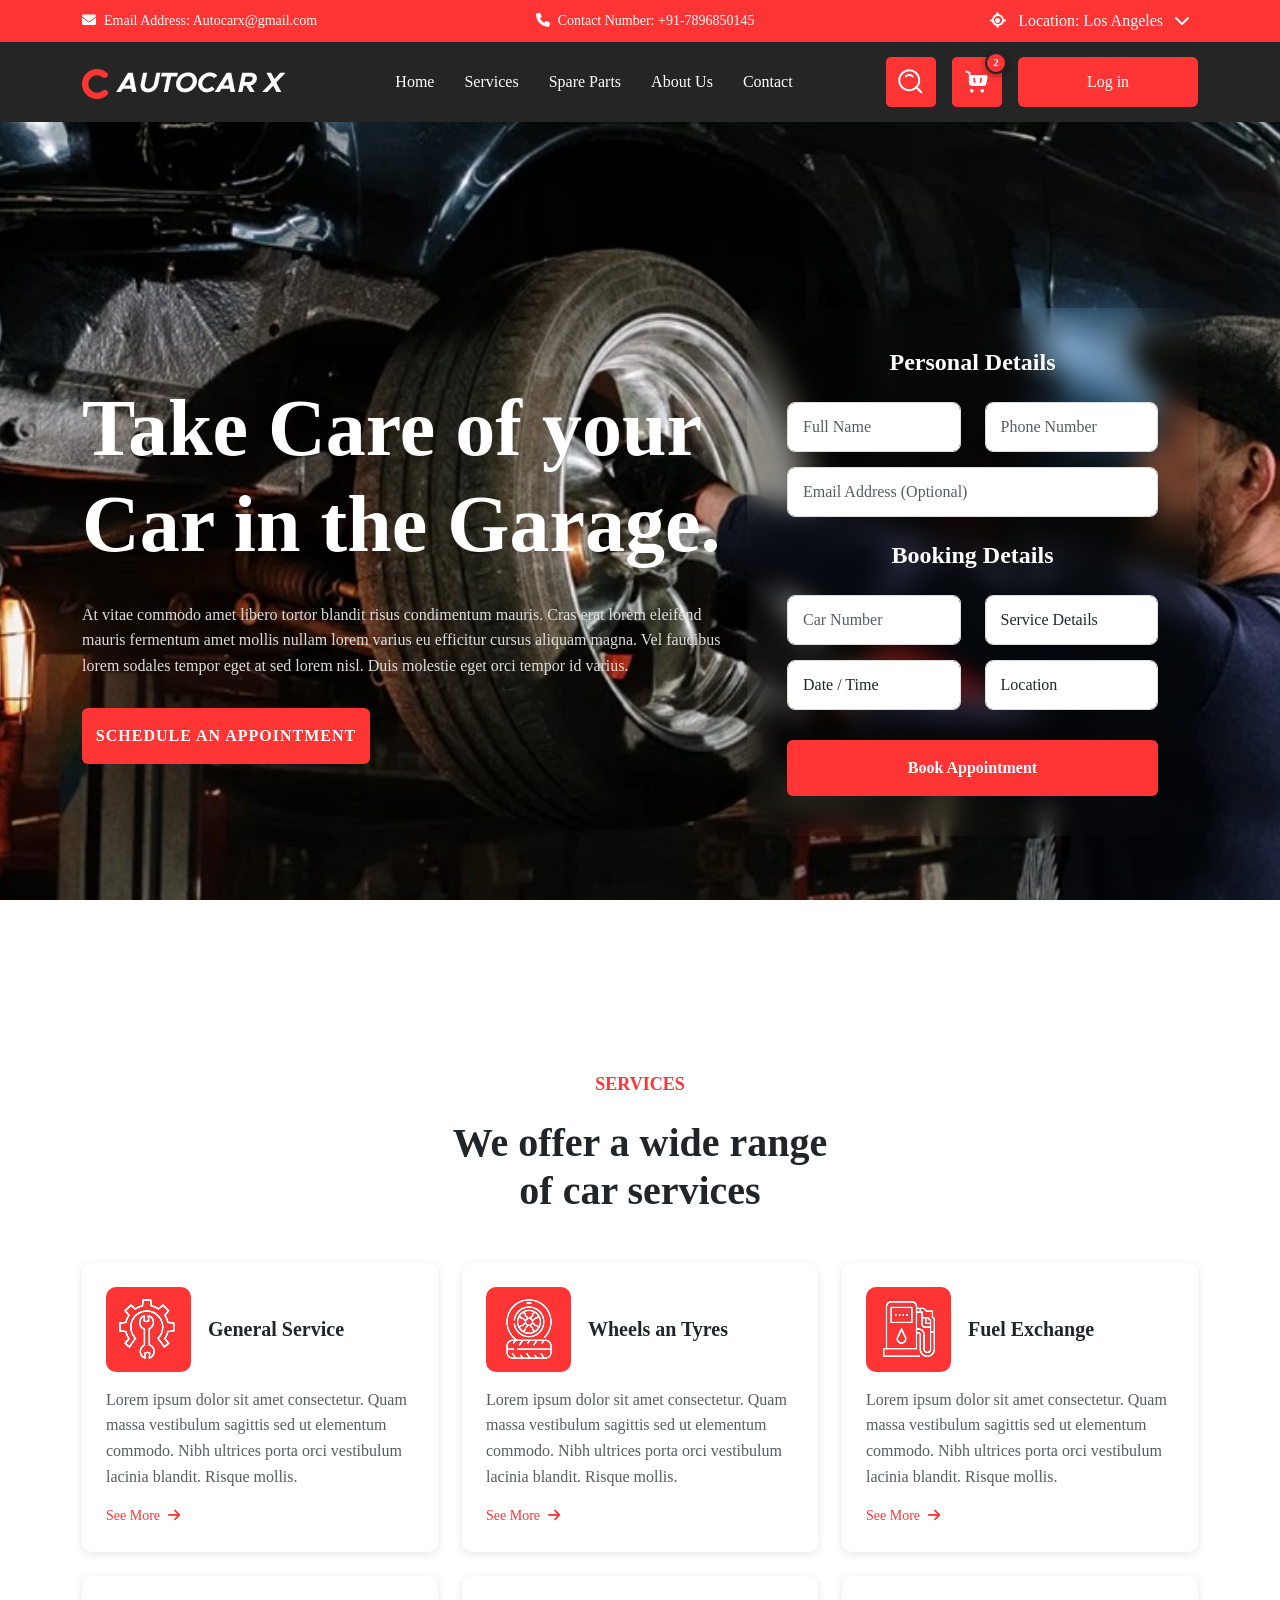
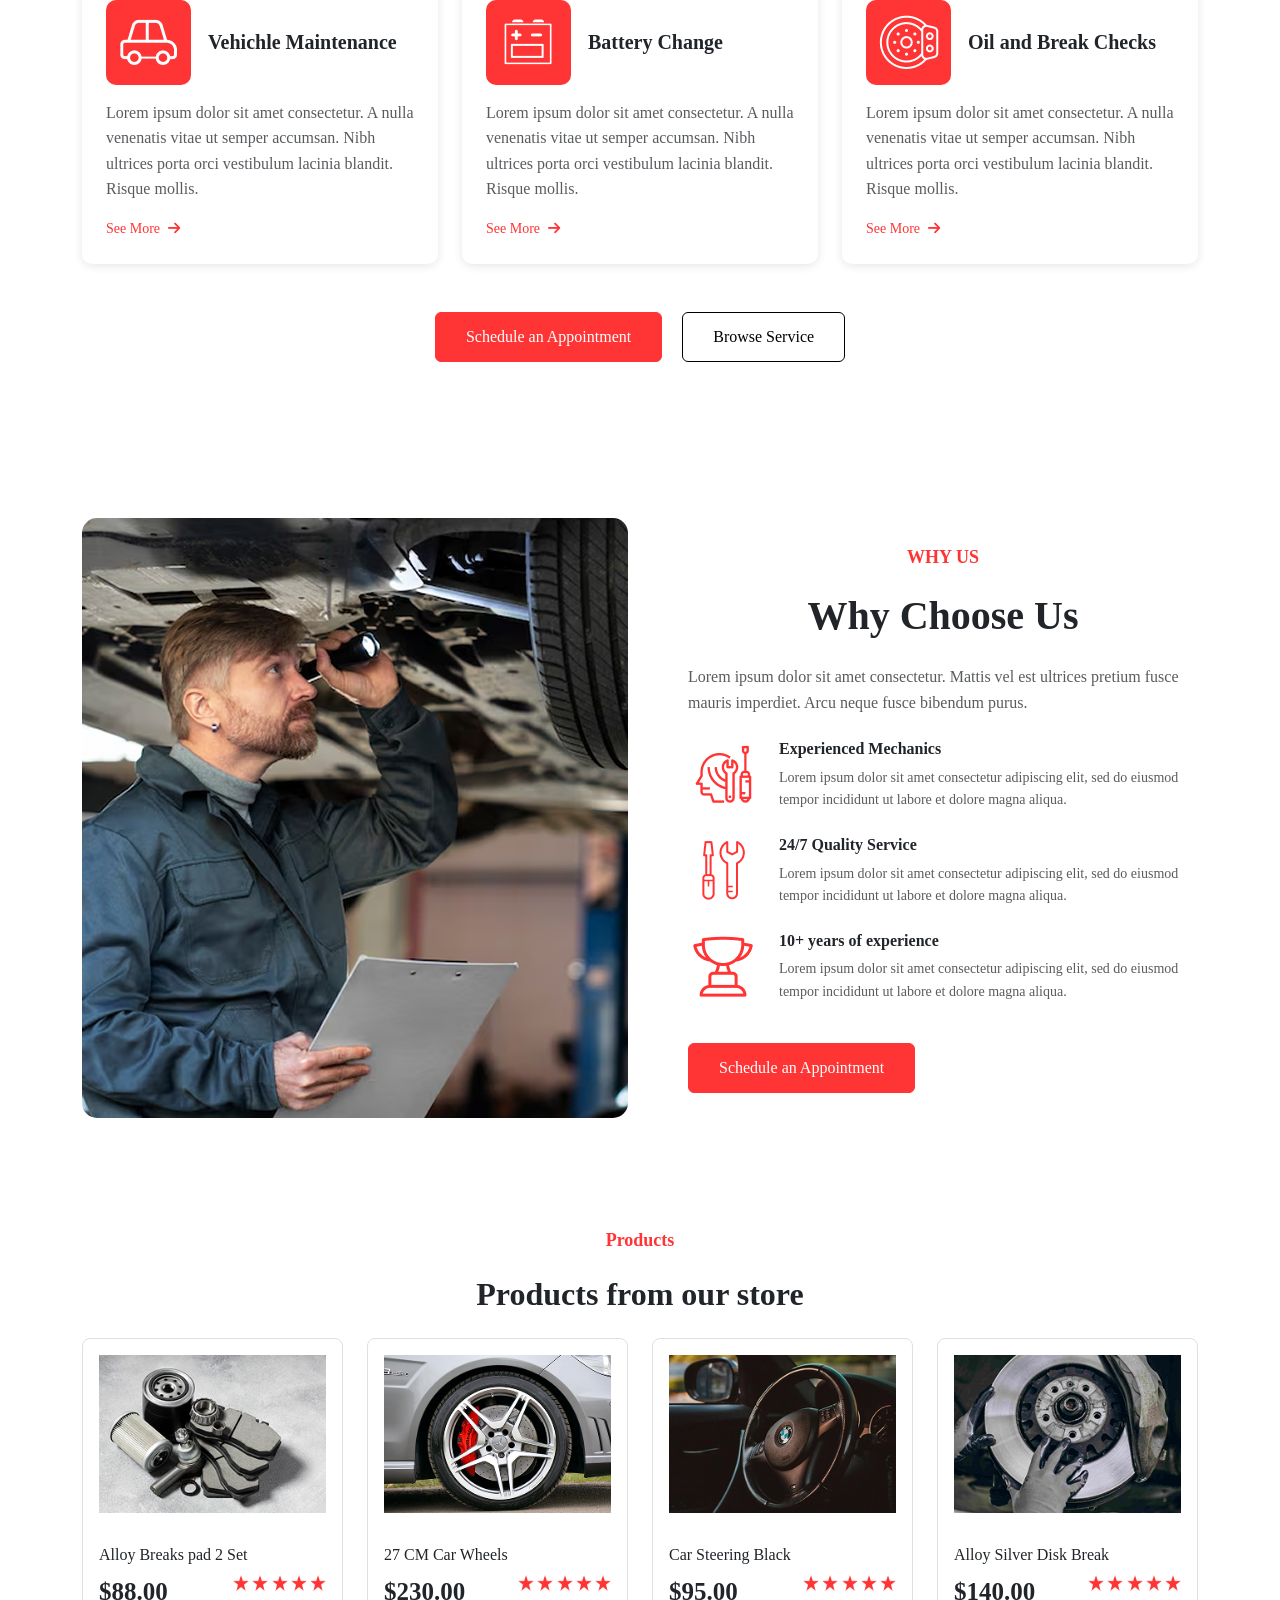
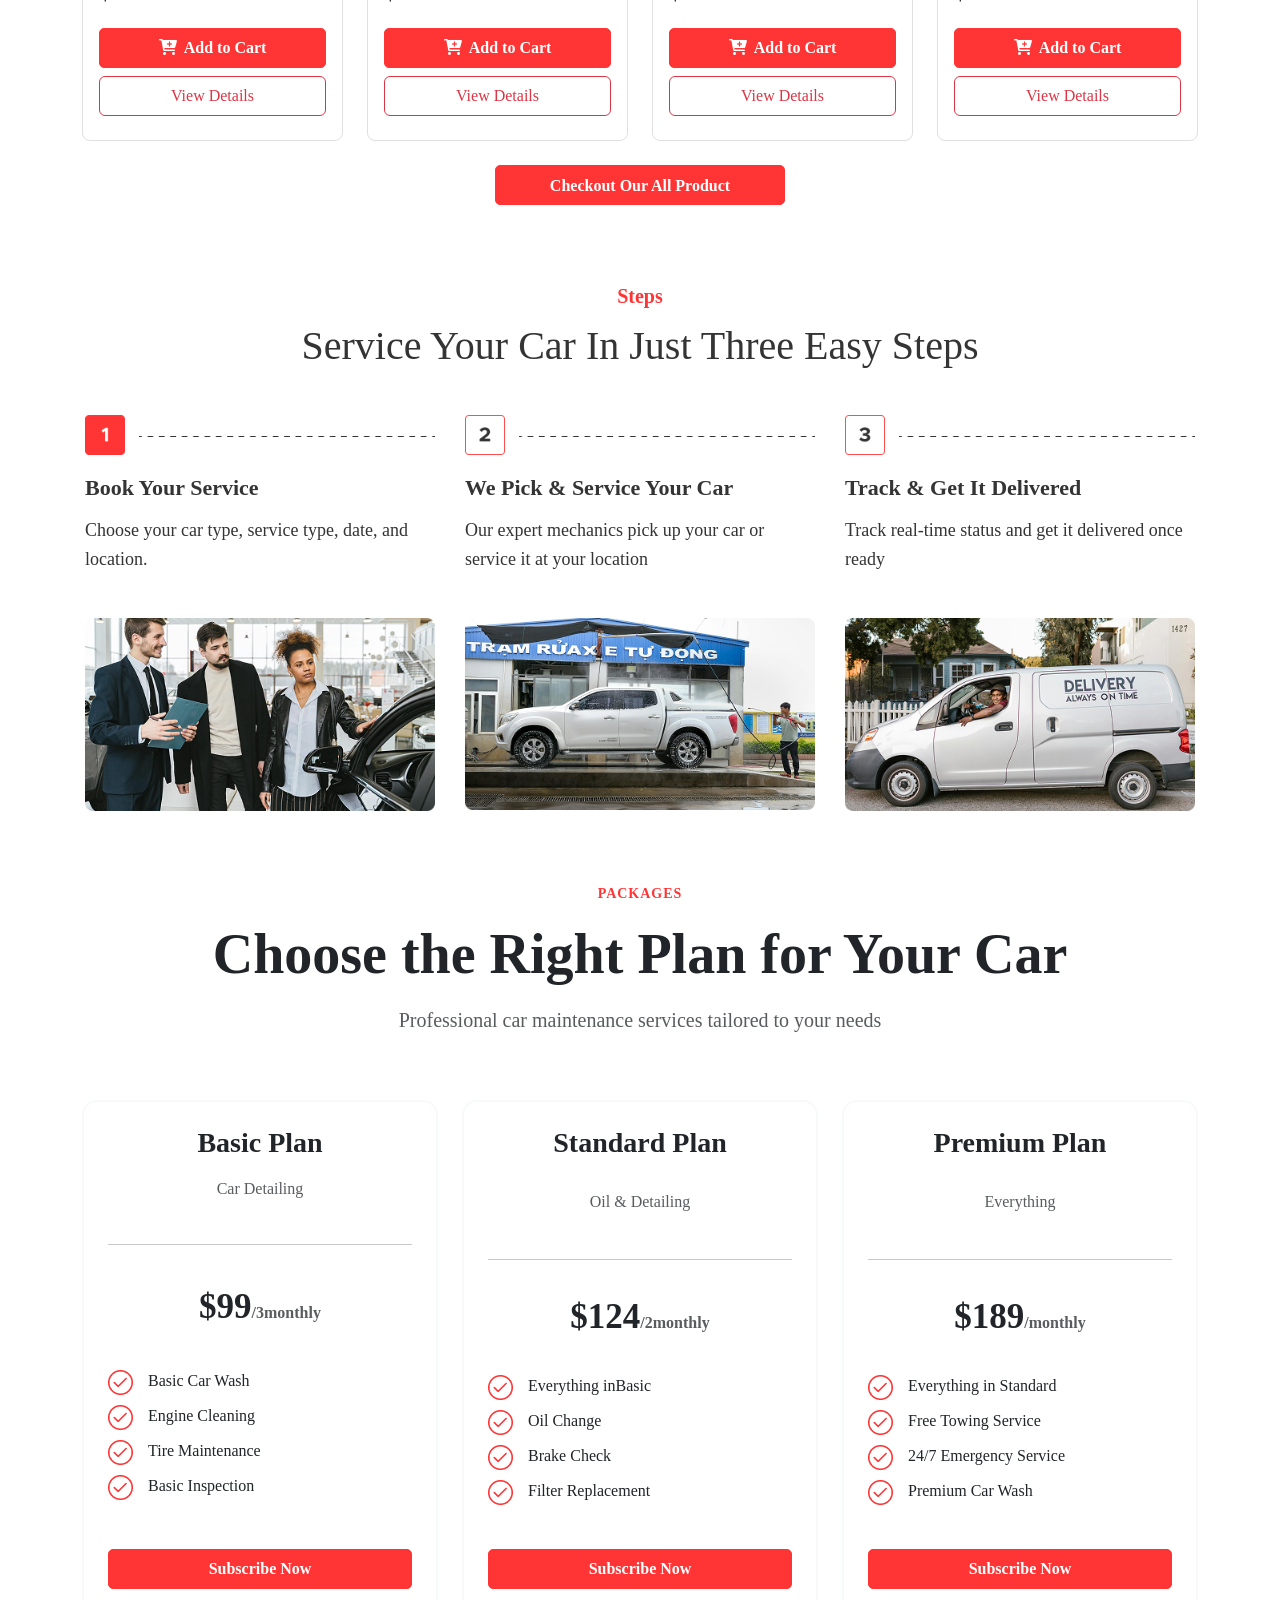
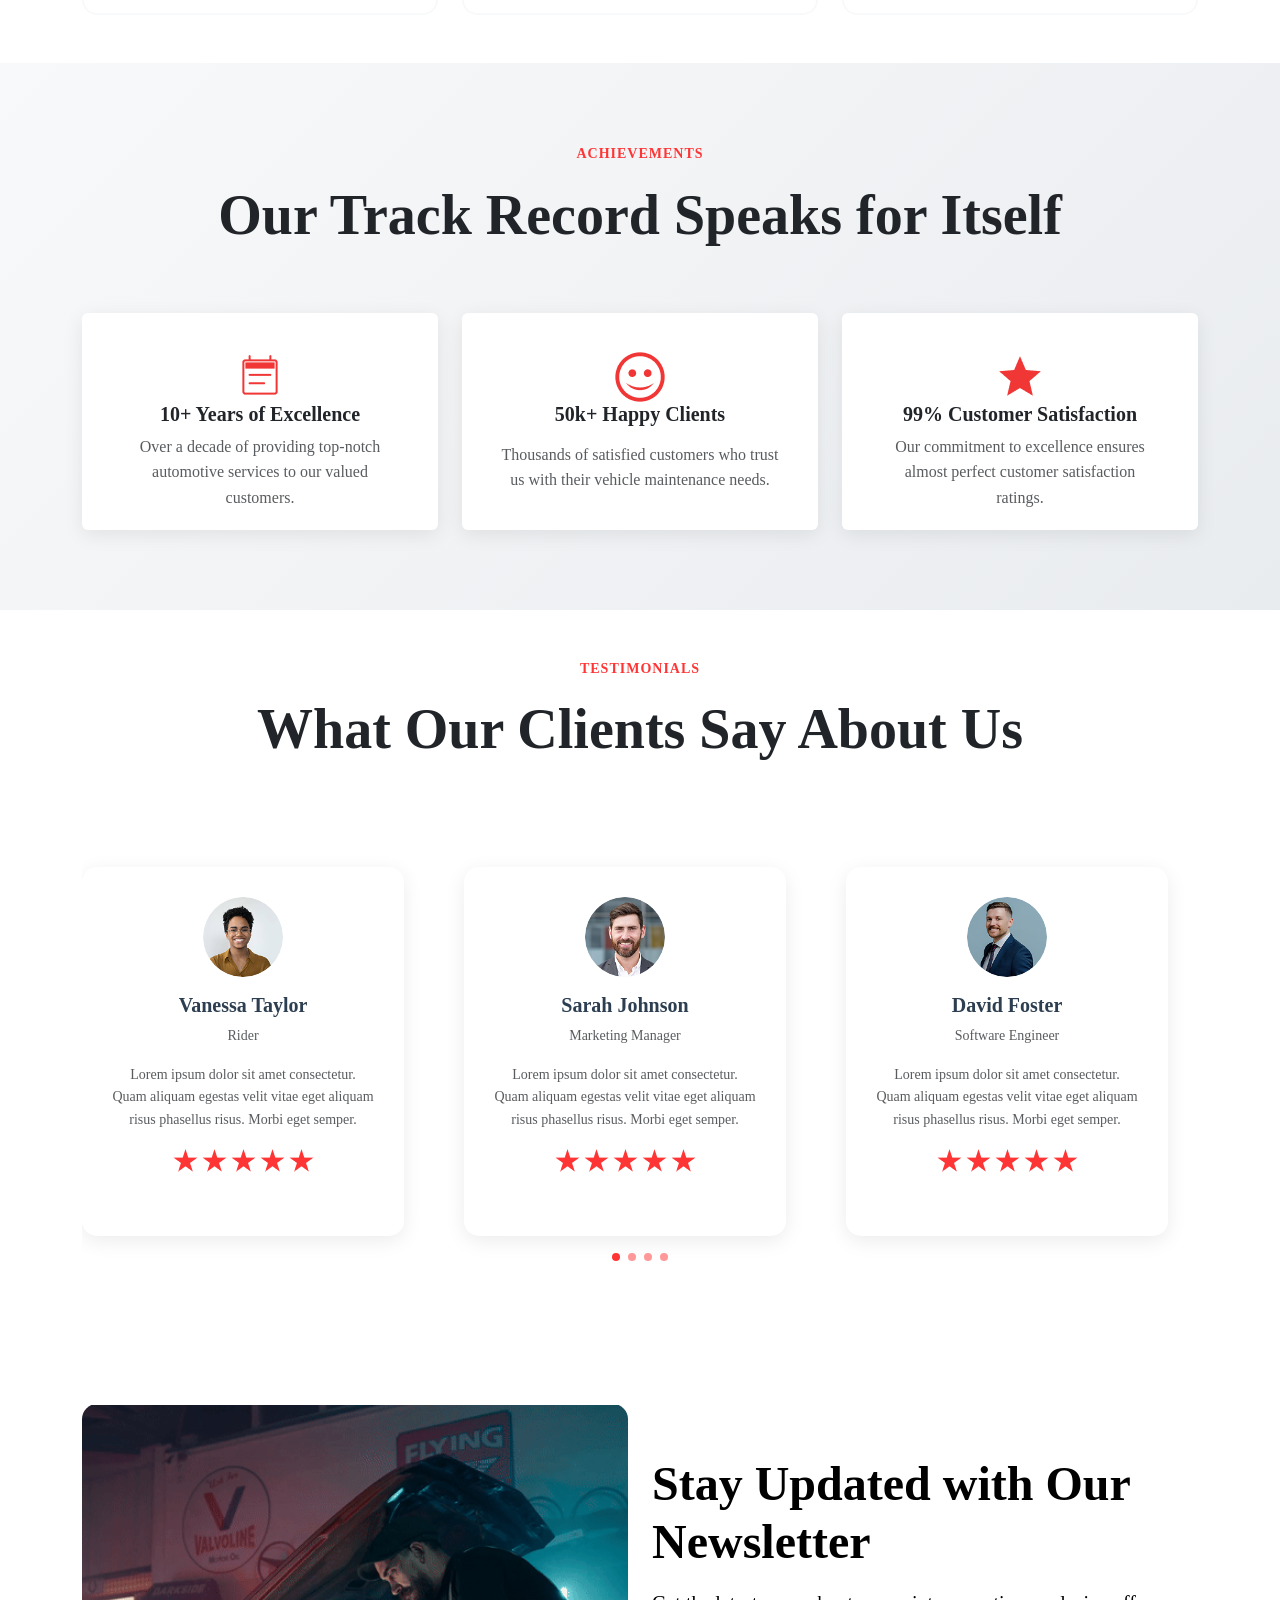
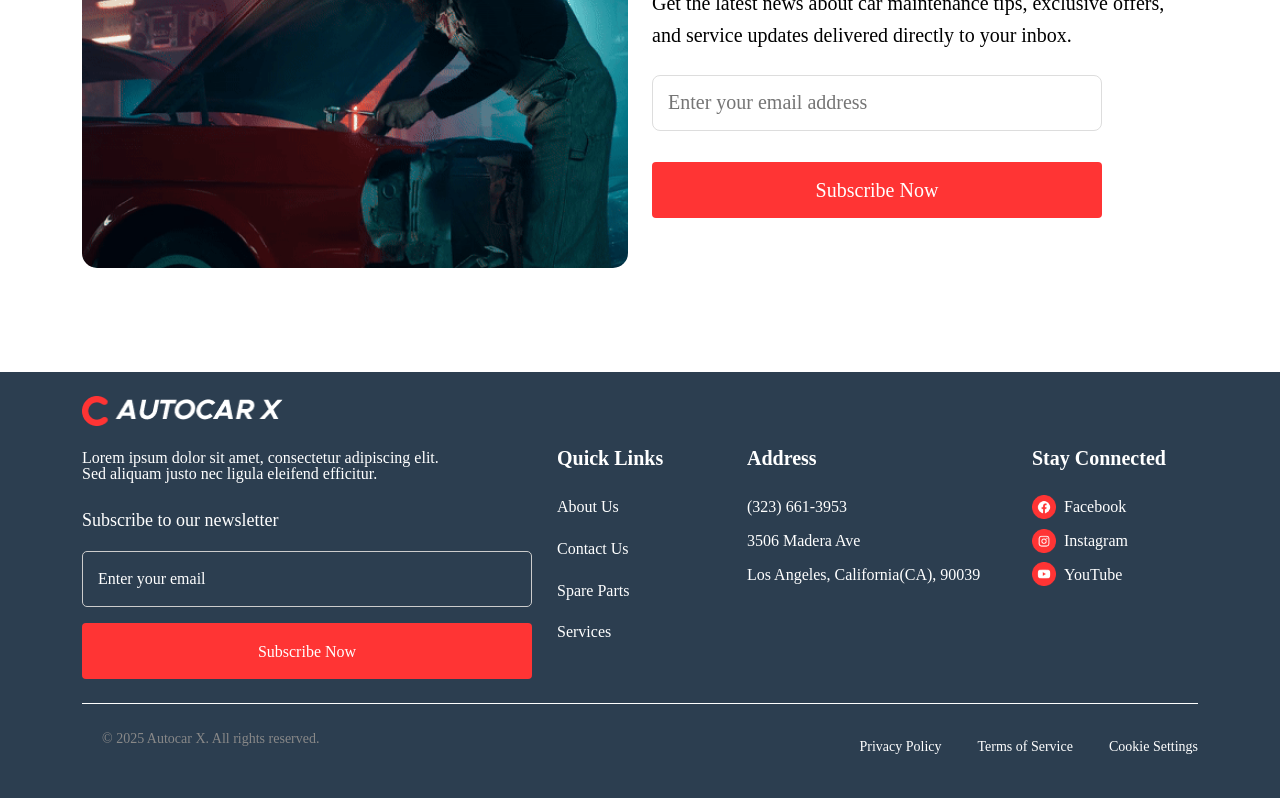
==== commit 6c2fcbc1: "Add complete dynamic cart, product filtering, search, booking, and auth functionality" ====
--- a/index.html
+++ b/index.html
@@ -989,6 +989,7 @@
         });
     </script>
     <script src="https://cdnjs.cloudflare.com/ajax/libs/bootstrap/5.3.0/js/bootstrap.bundle.min.js"></script>
+    <script src="./script.js"></script>
 </body>
 
 </html>
